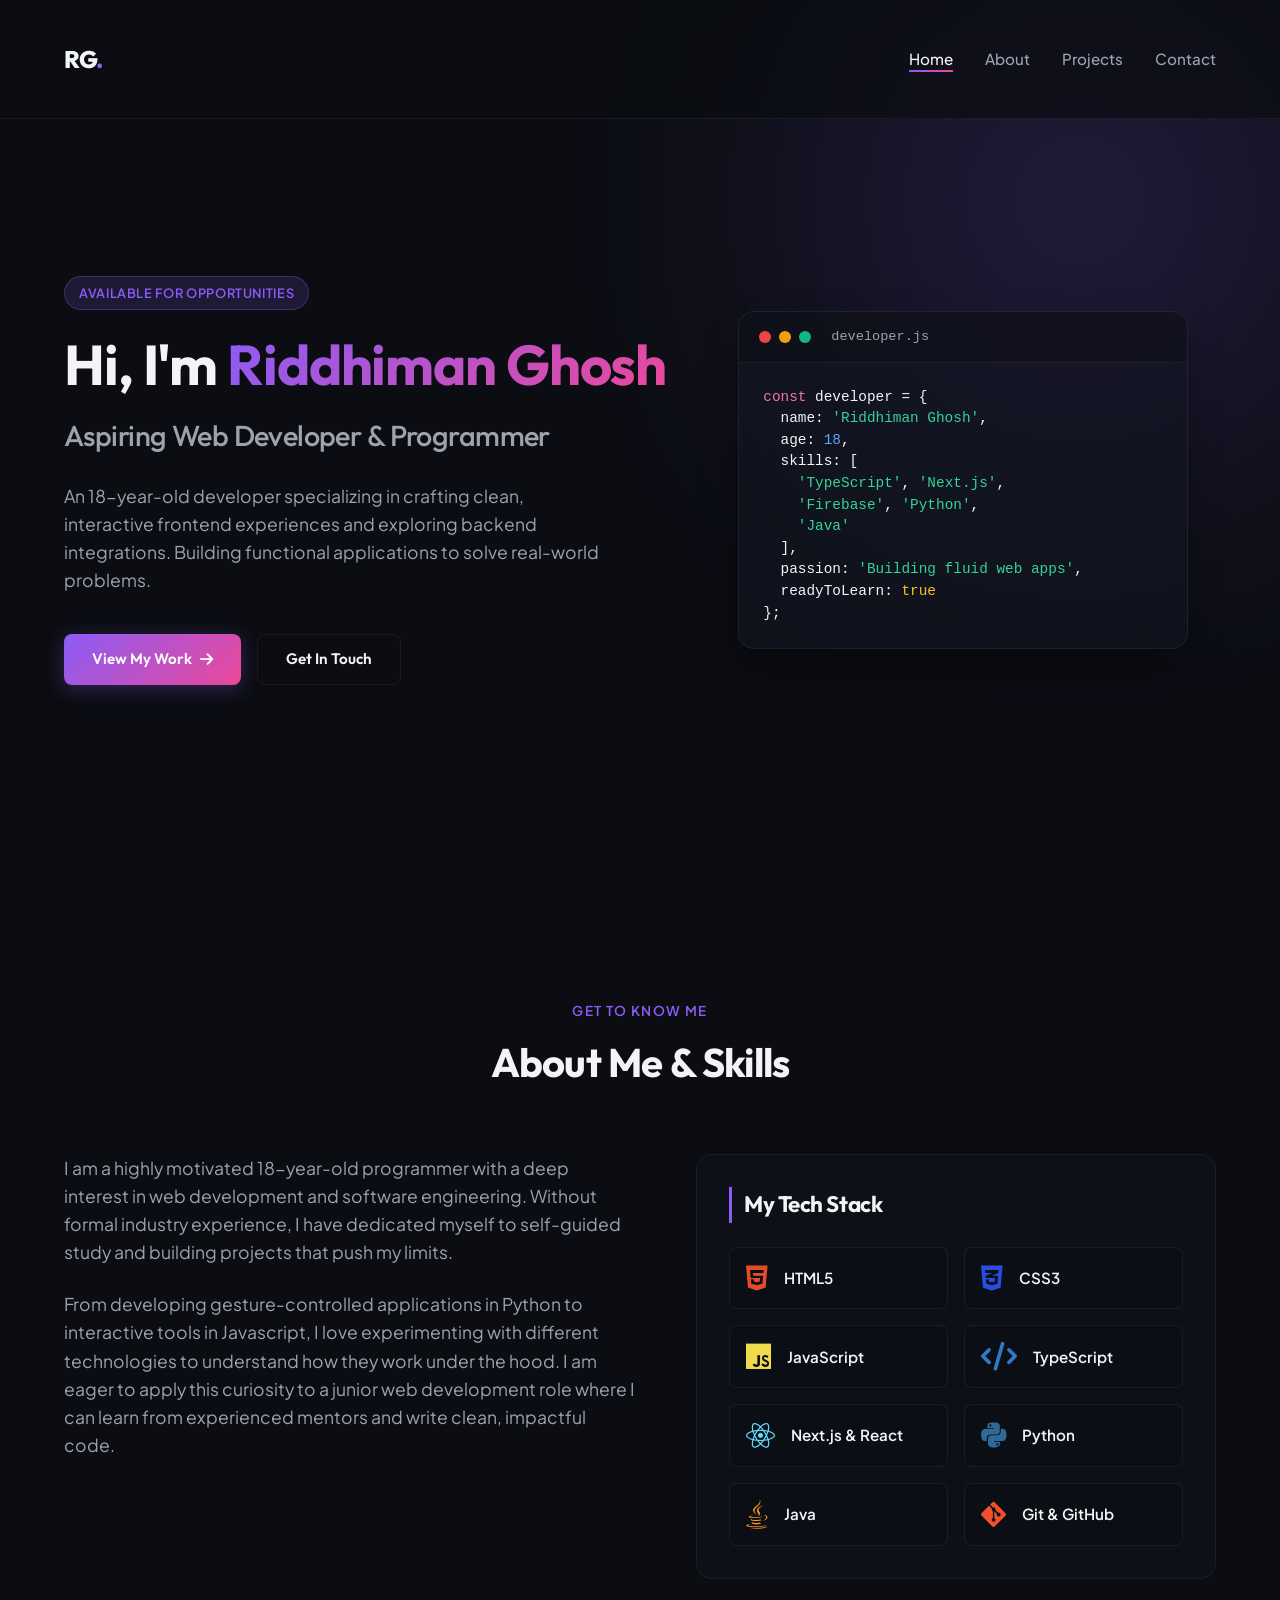
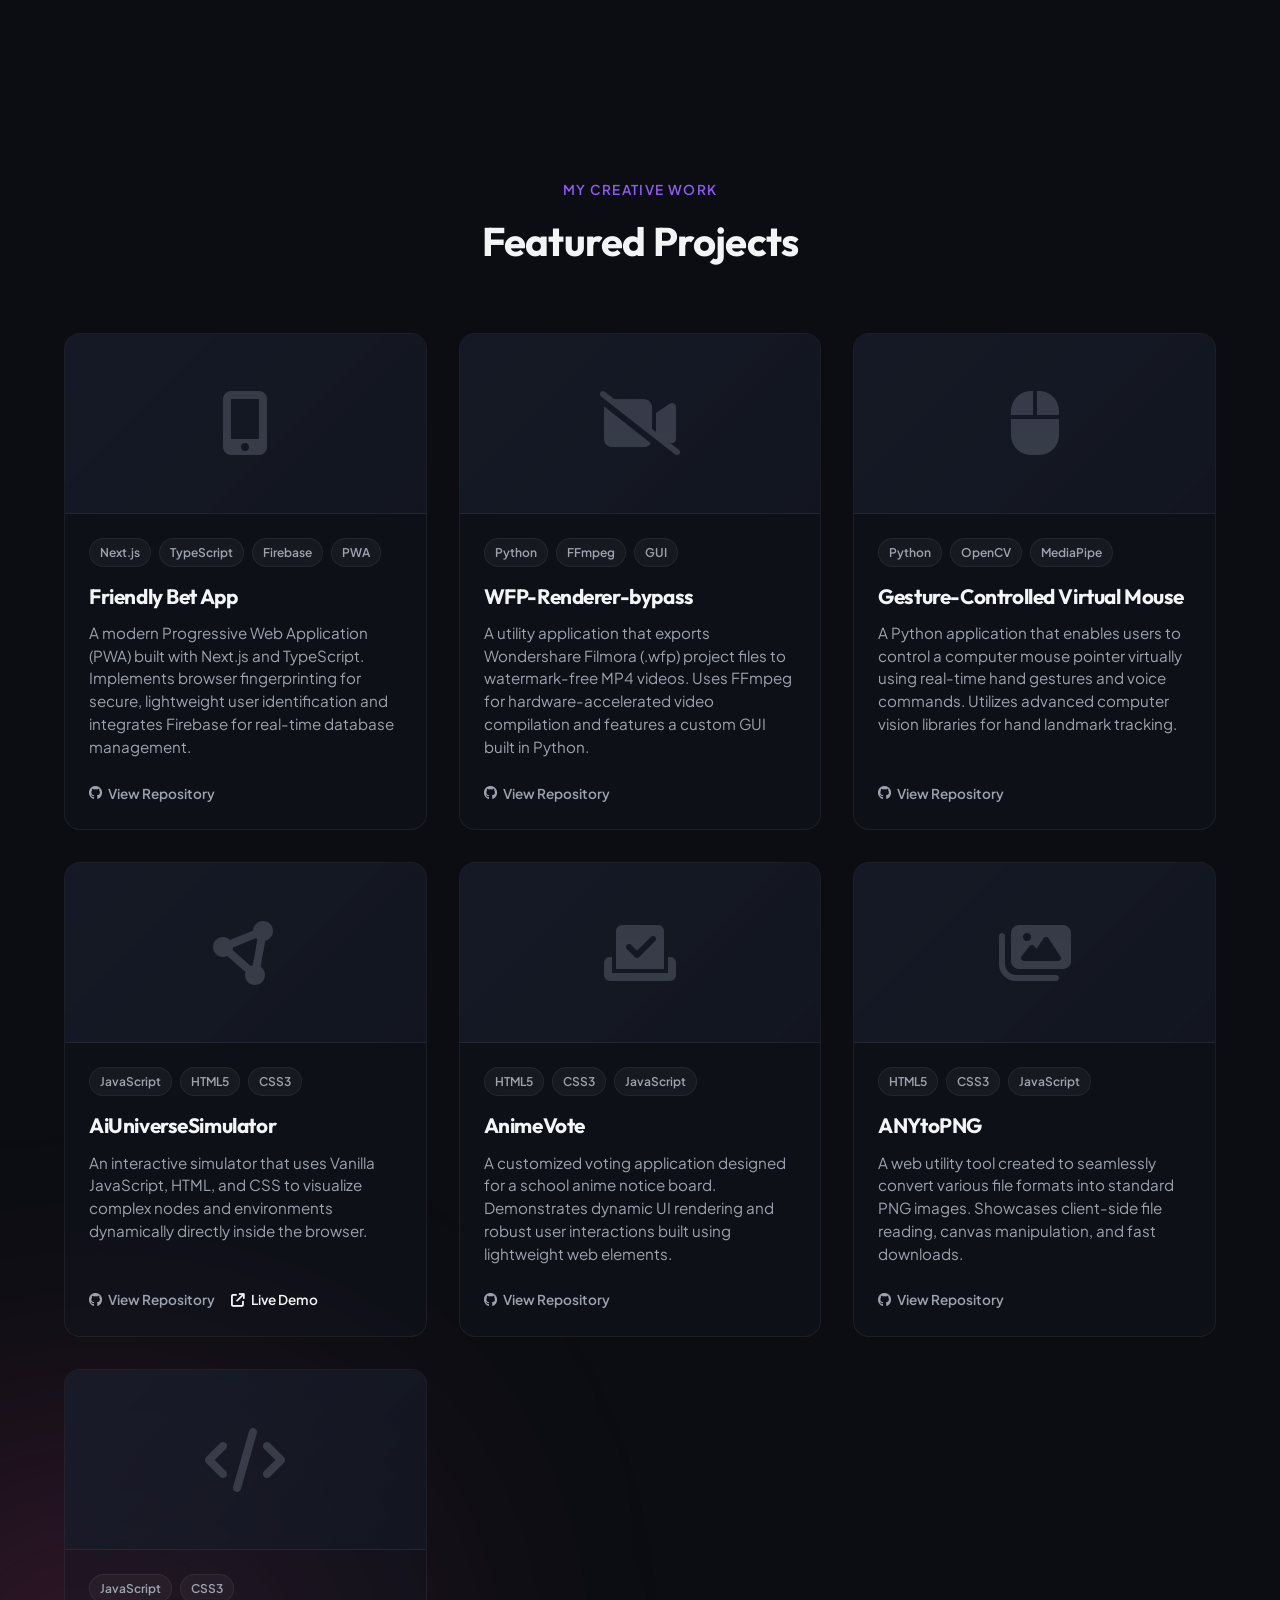
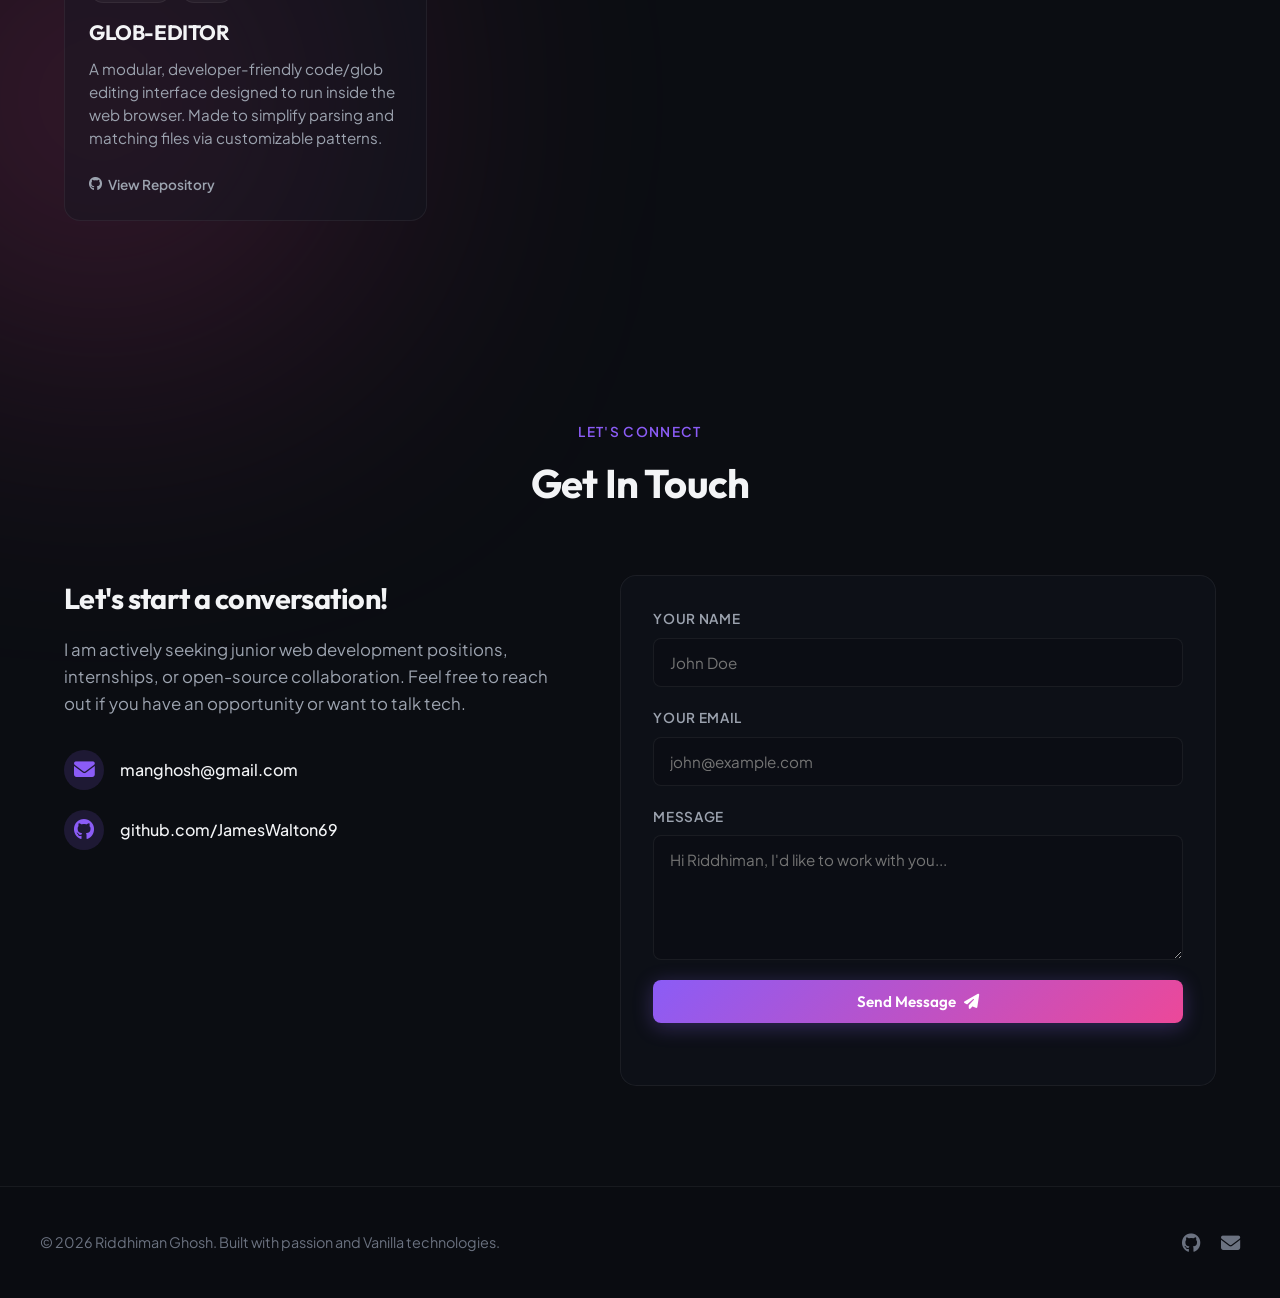
==== index.html @ d089ee53 "Update portfolio with friendly-bet-app and WFP-Renderer-bypass projects" ====
<!DOCTYPE html>
<html lang="en">
<head>
    <meta charset="UTF-8">
    <meta name="viewport" content="width=device-width, initial-scale=1.0">
    <title>Riddhiman Ghosh | Web Developer Portfolio</title>
    <meta name="description" content="Portfolio of Riddhiman Ghosh, an aspiring junior web developer showcasing projects in JavaScript, HTML/CSS, Python, and Java.">
    <!-- Google Fonts -->
    <link rel="preconnect" href="https://fonts.googleapis.com">
    <link rel="preconnect" href="https://fonts.gstatic.com" crossorigin>
    <link href="https://fonts.googleapis.com/css2?family=Outfit:wght@300;400;600;800&family=Plus+Jakarta+Sans:wght@300;400;500;700&display=swap" rel="stylesheet">
    <!-- FontAwesome Icons -->
    <link rel="stylesheet" href="https://cdnjs.cloudflare.com/ajax/libs/font-awesome/6.4.0/css/all.min.css">
    <!-- Custom CSS -->
    <link rel="stylesheet" href="style.css">
</head>
<body>
    <!-- Background glow elements -->
    <div class="bg-glow bg-glow-1"></div>
    <div class="bg-glow bg-glow-2"></div>

    <!-- Navigation -->
    <nav class="navbar" id="navbar">
        <div class="nav-container">
            <a href="#" class="logo">RG<span>.</span></a>
            <ul class="nav-links">
                <li><a href="#home" class="active">Home</a></li>
                <li><a href="#about">About</a></li>
                <li><a href="#projects">Projects</a></li>
                <li><a href="#contact">Contact</a></li>
            </ul>
            <div class="menu-toggle" id="mobile-menu">
                <span class="bar"></span>
                <span class="bar"></span>
                <span class="bar"></span>
            </div>
        </div>
    </nav>

    <!-- Hero Section -->
    <header id="home" class="hero-section">
        <div class="hero-content">
            <span class="intro-tag">Available for Opportunities</span>
            <h1 class="hero-title">Hi, I'm <span class="gradient-text">Riddhiman Ghosh</span></h1>
            <h2 class="hero-subtitle">Aspiring Web Developer & Programmer</h2>
            <p class="hero-desc">
                An 18-year-old developer specializing in crafting clean, interactive frontend experiences and exploring backend integrations. Building functional applications to solve real-world problems.
            </p>
            <div class="hero-cta">
                <a href="#projects" class="btn btn-primary">View My Work <i class="fa-solid fa-arrow-right"></i></a>
                <a href="#contact" class="btn btn-secondary">Get In Touch</a>
            </div>
        </div>
        <div class="hero-visual">
            <div class="code-card">
                <div class="card-header">
                    <span class="dot red"></span>
                    <span class="dot yellow"></span>
                    <span class="dot green"></span>
                    <span class="card-title">developer.js</span>
                </div>
                <div class="card-body">
                    <pre><code><span class="keyword">const</span> developer = {
  name: <span class="string">'Riddhiman Ghosh'</span>,
  age: <span class="number">18</span>,
  skills: [
    <span class="string">'TypeScript'</span>, <span class="string">'Next.js'</span>, 
    <span class="string">'Firebase'</span>, <span class="string">'Python'</span>, 
    <span class="string">'Java'</span>
  ],
  passion: <span class="string">'Building fluid web apps'</span>,
  readyToLearn: <span class="boolean">true</span>
};</code></pre>
                </div>
            </div>
        </div>
    </header>

    <!-- About & Skills Section -->
    <section id="about" class="about-section">
        <div class="section-header">
            <span class="section-subtitle">Get to Know Me</span>
            <h2 class="section-title">About Me & Skills</h2>
        </div>
        <div class="about-grid">
            <div class="about-text">
                <p>
                    I am a highly motivated 18-year-old programmer with a deep interest in web development and software engineering. Without formal industry experience, I have dedicated myself to self-guided study and building projects that push my limits.
                </p>
                <p>
                    From developing gesture-controlled applications in Python to interactive tools in Javascript, I love experimenting with different technologies to understand how they work under the hood. I am eager to apply this curiosity to a junior web development role where I can learn from experienced mentors and write clean, impactful code.
                </p>
            </div>
            <div class="skills-wrapper">
                <h3 class="skills-title">My Tech Stack</h3>
                <div class="skills-grid">
                    <div class="skill-card">
                        <i class="fa-brands fa-html5 skill-icon html"></i>
                        <span class="skill-name">HTML5</span>
                    </div>
                    <div class="skill-card">
                        <i class="fa-brands fa-css3-alt skill-icon css"></i>
                        <span class="skill-name">CSS3</span>
                    </div>
                    <div class="skill-card">
                        <i class="fa-brands fa-js skill-icon js"></i>
                        <span class="skill-name">JavaScript</span>
                    </div>
                    <div class="skill-card">
                        <i class="fa-solid fa-code skill-icon ts"></i>
                        <span class="skill-name">TypeScript</span>
                    </div>
                    <div class="skill-card">
                        <i class="fa-brands fa-react skill-icon react"></i>
                        <span class="skill-name">Next.js & React</span>
                    </div>
                    <div class="skill-card">
                        <i class="fa-brands fa-python skill-icon python"></i>
                        <span class="skill-name">Python</span>
                    </div>
                    <div class="skill-card">
                        <i class="fa-brands fa-java skill-icon java"></i>
                        <span class="skill-name">Java</span>
                    </div>
                    <div class="skill-card">
                        <i class="fa-brands fa-git-alt skill-icon git"></i>
                        <span class="skill-name">Git & GitHub</span>
                    </div>
                </div>
            </div>
        </div>
    </section>

    <!-- Projects Section -->
    <section id="projects" class="projects-section">
        <div class="section-header">
            <span class="section-subtitle">My Creative Work</span>
            <h2 class="section-title">Featured Projects</h2>
        </div>
        <div class="projects-grid">
            <!-- Project 1 -->
            <div class="project-card">
                <div class="project-visual">
                    <i class="fa-solid fa-mobile-screen-button project-placeholder-icon"></i>
                </div>
                <div class="project-info">
                    <div class="project-tags">
                        <span class="tag">Next.js</span>
                        <span class="tag">TypeScript</span>
                        <span class="tag">Firebase</span>
                        <span class="tag">PWA</span>
                    </div>
                    <h3 class="project-name">Friendly Bet App</h3>
                    <p class="project-desc">
                        A modern Progressive Web Application (PWA) built with Next.js and TypeScript. Implements browser fingerprinting for secure, lightweight user identification and integrates Firebase for real-time database management.
                    </p>
                    <div class="project-links">
                        <a href="https://github.com/JamesWalton69/friendly-bet-app" target="_blank" class="project-link-btn"><i class="fa-brands fa-github"></i> View Repository</a>
                    </div>
                </div>
            </div>

            <!-- Project 2 -->
            <div class="project-card">
                <div class="project-visual">
                    <i class="fa-solid fa-video-slash project-placeholder-icon"></i>
                </div>
                <div class="project-info">
                    <div class="project-tags">
                        <span class="tag">Python</span>
                        <span class="tag">FFmpeg</span>
                        <span class="tag">GUI</span>
                    </div>
                    <h3 class="project-name">WFP-Renderer-bypass</h3>
                    <p class="project-desc">
                        A utility application that exports Wondershare Filmora (.wfp) project files to watermark-free MP4 videos. Uses FFmpeg for hardware-accelerated video compilation and features a custom GUI built in Python.
                    </p>
                    <div class="project-links">
                        <a href="https://github.com/JamesWalton69/WFP-Renderer-bypass" target="_blank" class="project-link-btn"><i class="fa-brands fa-github"></i> View Repository</a>
                    </div>
                </div>
            </div>

            <!-- Project 3 -->
            <div class="project-card">
                <div class="project-visual">
                    <i class="fa-solid fa-computer-mouse project-placeholder-icon"></i>
                </div>
                <div class="project-info">
                    <div class="project-tags">
                        <span class="tag">Python</span>
                        <span class="tag">OpenCV</span>
                        <span class="tag">MediaPipe</span>
                    </div>
                    <h3 class="project-name">Gesture-Controlled Virtual Mouse</h3>
                    <p class="project-desc">
                        A Python application that enables users to control a computer mouse pointer virtually using real-time hand gestures and voice commands. Utilizes advanced computer vision libraries for hand landmark tracking.
                    </p>
                    <div class="project-links">
                        <a href="https://github.com/JamesWalton69/Gesture-Controlled-Virtual-Mouse" target="_blank" class="project-link-btn"><i class="fa-brands fa-github"></i> View Repository</a>
                    </div>
                </div>
            </div>

            <!-- Project 4 -->
            <div class="project-card">
                <div class="project-visual">
                    <i class="fa-solid fa-circle-nodes project-placeholder-icon"></i>
                </div>
                <div class="project-info">
                    <div class="project-tags">
                        <span class="tag">JavaScript</span>
                        <span class="tag">HTML5</span>
                        <span class="tag">CSS3</span>
                    </div>
                    <h3 class="project-name">AiUniverseSimulator</h3>
                    <p class="project-desc">
                        An interactive simulator that uses Vanilla JavaScript, HTML, and CSS to visualize complex nodes and environments dynamically directly inside the browser.
                    </p>
                    <div class="project-links">
                        <a href="https://github.com/JamesWalton69/AiUniverseSimulator" target="_blank" class="project-link-btn"><i class="fa-brands fa-github"></i> View Repository</a>
                        <a href="https://ai-universe-simulator.vercel.app" target="_blank" class="project-link-btn live"><i class="fa-solid fa-arrow-up-right-from-square"></i> Live Demo</a>
                    </div>
                </div>
            </div>

            <!-- Project 5 -->
            <div class="project-card">
                <div class="project-visual">
                    <i class="fa-solid fa-check-to-slot project-placeholder-icon"></i>
                </div>
                <div class="project-info">
                    <div class="project-tags">
                        <span class="tag">HTML5</span>
                        <span class="tag">CSS3</span>
                        <span class="tag">JavaScript</span>
                    </div>
                    <h3 class="project-name">AnimeVote</h3>
                    <p class="project-desc">
                        A customized voting application designed for a school anime notice board. Demonstrates dynamic UI rendering and robust user interactions built using lightweight web elements.
                    </p>
                    <div class="project-links">
                        <a href="https://github.com/JamesWalton69/animevote" target="_blank" class="project-link-btn"><i class="fa-brands fa-github"></i> View Repository</a>
                    </div>
                </div>
            </div>

            <!-- Project 6 -->
            <div class="project-card">
                <div class="project-visual">
                    <i class="fa-solid fa-images project-placeholder-icon"></i>
                </div>
                <div class="project-info">
                    <div class="project-tags">
                        <span class="tag">HTML5</span>
                        <span class="tag">CSS3</span>
                        <span class="tag">JavaScript</span>
                    </div>
                    <h3 class="project-name">ANYtoPNG</h3>
                    <p class="project-desc">
                        A web utility tool created to seamlessly convert various file formats into standard PNG images. Showcases client-side file reading, canvas manipulation, and fast downloads.
                    </p>
                    <div class="project-links">
                        <a href="https://github.com/JamesWalton69/ANYtoPNG" target="_blank" class="project-link-btn"><i class="fa-brands fa-github"></i> View Repository</a>
                    </div>
                </div>
            </div>

            <!-- Project 7 -->
            <div class="project-card">
                <div class="project-visual">
                    <i class="fa-solid fa-code project-placeholder-icon"></i>
                </div>
                <div class="project-info">
                    <div class="project-tags">
                        <span class="tag">JavaScript</span>
                        <span class="tag">CSS3</span>
                    </div>
                    <h3 class="project-name">GLOB-EDITOR</h3>
                    <p class="project-desc">
                        A modular, developer-friendly code/glob editing interface designed to run inside the web browser. Made to simplify parsing and matching files via customizable patterns.
                    </p>
                    <div class="project-links">
                        <a href="https://github.com/JamesWalton69/GLOB-EDITOR" target="_blank" class="project-link-btn"><i class="fa-brands fa-github"></i> View Repository</a>
                    </div>
                </div>
            </div>
        </div>
    </section>

    <!-- Contact Section -->
    <section id="contact" class="contact-section">
        <div class="section-header">
            <span class="section-subtitle">Let's Connect</span>
            <h2 class="section-title">Get In Touch</h2>
        </div>
        <div class="contact-container">
            <div class="contact-info">
                <h3>Let's start a conversation!</h3>
                <p>I am actively seeking junior web development positions, internships, or open-source collaboration. Feel free to reach out if you have an opportunity or want to talk tech.</p>
                <div class="info-list">
                    <div class="info-item">
                        <i class="fa-solid fa-envelope"></i>
                        <span>manghosh@gmail.com</span>
                    </div>
                    <div class="info-item">
                        <i class="fa-brands fa-github"></i>
                        <span>github.com/JamesWalton69</span>
                    </div>
                </div>
            </div>
            <div class="contact-form-wrapper">
                <form id="contact-form" class="contact-form">
                    <div class="form-group">
                        <label for="name">Your Name</label>
                        <input type="text" id="name" required placeholder="John Doe">
                    </div>
                    <div class="form-group">
                        <label for="email">Your Email</label>
                        <input type="email" id="email" required placeholder="john@example.com">
                    </div>
                    <div class="form-group">
                        <label for="message">Message</label>
                        <textarea id="message" rows="5" required placeholder="Hi Riddhiman, I'd like to work with you..."></textarea>
                    </div>
                    <button type="submit" class="btn btn-primary btn-block" id="submit-btn">Send Message <i class="fa-solid fa-paper-plane"></i></button>
                    <div id="form-status" class="form-status"></div>
                </form>
            </div>
        </div>
    </section>

    <!-- Footer -->
    <footer class="footer">
        <div class="footer-container">
            <p>&copy; 2026 Riddhiman Ghosh. Built with passion and Vanilla technologies.</p>
            <div class="footer-socials">
                <a href="https://github.com/JamesWalton69" target="_blank"><i class="fa-brands fa-github"></i></a>
                <a href="mailto:manghosh@gmail.com"><i class="fa-solid fa-envelope"></i></a>
            </div>
        </div>
    </footer>

    <!-- Custom Script -->
    <script src="script.js"></script>
</body>
</html>
---- style.css ----
/* ==========================================================================
   CSS Reset & Base variables
   ========================================================================== */
:root {
    --bg-primary: #0b0d12;
    --bg-secondary: #131722;
    --bg-tertiary: #1b2030;
    --text-primary: #f3f4f6;
    --text-secondary: #9ca3af;
    --text-muted: #6b7280;
    
    --accent-primary: #8b5cf6; /* Violet */
    --accent-secondary: #ec4899; /* Pink */
    --accent-glow: rgba(139, 92, 246, 0.15);
    --border-color: rgba(255, 255, 255, 0.06);
    
    --font-heading: 'Outfit', sans-serif;
    --font-body: 'Plus Jakarta Sans', sans-serif;
    
    --transition-smooth: all 0.3s cubic-bezier(0.4, 0, 0.2, 1);
    --border-radius-sm: 8px;
    --border-radius-md: 16px;
    --border-radius-lg: 24px;
}

* {
    margin: 0;
    padding: 0;
    box-sizing: border-box;
}

html {
    scroll-behavior: smooth;
}

body {
    background-color: var(--bg-primary);
    color: var(--text-primary);
    font-family: var(--font-body);
    line-height: 1.6;
    overflow-x: hidden;
    position: relative;
}

/* Background Glow Elements */
.bg-glow {
    position: absolute;
    width: 600px;
    height: 600px;
    border-radius: 50%;
    filter: blur(150px);
    z-index: -1;
    pointer-events: none;
    opacity: 0.5;
}

.bg-glow-1 {
    background: radial-gradient(circle, var(--accent-primary) 0%, transparent 70%);
    top: -100px;
    right: -100px;
}

.bg-glow-2 {
    background: radial-gradient(circle, var(--accent-secondary) 0%, transparent 70%);
    bottom: 20%;
    left: -200px;
}

/* Typography & Links */
h1, h2, h3, h4 {
    font-family: var(--font-heading);
    font-weight: 700;
    letter-spacing: -0.02em;
}

a {
    color: inherit;
    text-decoration: none;
    transition: var(--transition-smooth);
}

.gradient-text {
    background: linear-gradient(135deg, var(--accent-primary) 0%, var(--accent-secondary) 100%);
    -webkit-background-clip: text;
    -webkit-text-fill-color: transparent;
}

/* ==========================================================================
   Navigation Bar
   ========================================================================== */
.navbar {
    position: fixed;
    top: 0;
    left: 0;
    width: 100%;
    z-index: 1000;
    background: rgba(11, 13, 18, 0.7);
    backdrop-filter: blur(12px);
    -webkit-backdrop-filter: blur(12px);
    border-bottom: 1px solid var(--border-color);
    transition: var(--transition-smooth);
}

.nav-container {
    max-width: 1200px;
    margin: 0 auto;
    padding: 20px 24px;
    display: flex;
    justify-content: space-between;
    align-items: center;
}

.logo {
    font-family: var(--font-heading);
    font-size: 1.5rem;
    font-weight: 800;
    letter-spacing: -0.04em;
}

.logo span {
    color: var(--accent-primary);
}

.nav-links {
    display: flex;
    list-style: none;
    gap: 32px;
}

.nav-links a {
    font-size: 0.95rem;
    font-weight: 500;
    color: var(--text-secondary);
    position: relative;
    padding: 4px 0;
}

.nav-links a:hover,
.nav-links a.active {
    color: var(--text-primary);
}

.nav-links a::after {
    content: '';
    position: absolute;
    bottom: 0;
    left: 0;
    width: 0;
    height: 2px;
    background: linear-gradient(90deg, var(--accent-primary), var(--accent-secondary));
    transition: var(--transition-smooth);
}

.nav-links a:hover::after,
.nav-links a.active::after {
    width: 100%;
}

.menu-toggle {
    display: none;
    cursor: pointer;
}

.menu-toggle .bar {
    display: block;
    width: 25px;
    height: 3px;
    margin: 5px auto;
    background-color: var(--text-primary);
    transition: var(--transition-smooth);
}

/* ==========================================================================
   Buttons
   ========================================================================== */
.btn {
    display: inline-flex;
    align-items: center;
    gap: 8px;
    padding: 12px 28px;
    font-family: var(--font-heading);
    font-weight: 600;
    font-size: 0.95rem;
    border-radius: var(--border-radius-sm);
    cursor: pointer;
    transition: var(--transition-smooth);
}

.btn-primary {
    background: linear-gradient(135deg, var(--accent-primary) 0%, var(--accent-secondary) 100%);
    color: #ffffff;
    box-shadow: 0 4px 20px rgba(139, 92, 246, 0.3);
    border: none;
}

.btn-primary:hover {
    transform: translateY(-2px);
    box-shadow: 0 6px 24px rgba(139, 92, 246, 0.45);
}

.btn-secondary {
    background: transparent;
    color: var(--text-primary);
    border: 1.5px solid var(--border-color);
}

.btn-secondary:hover {
    background: rgba(255, 255, 255, 0.03);
    border-color: var(--text-secondary);
    transform: translateY(-2px);
}

.btn-block {
    display: flex;
    justify-content: center;
    width: 100%;
}

/* ==========================================================================
   Hero Section
   ========================================================================== */
.hero-section {
    min-height: 100vh;
    max-width: 1200px;
    margin: 0 auto;
    padding: 120px 24px 60px;
    display: grid;
    grid-template-columns: 1.2fr 1fr;
    gap: 40px;
    align-items: center;
}

.intro-tag {
    display: inline-block;
    padding: 6px 14px;
    font-size: 0.8rem;
    font-weight: 600;
    color: var(--accent-primary);
    background-color: var(--accent-glow);
    border: 1px solid rgba(139, 92, 246, 0.3);
    border-radius: 50px;
    margin-bottom: 24px;
    text-transform: uppercase;
    letter-spacing: 0.05em;
}

.hero-title {
    font-size: 3.5rem;
    line-height: 1.1;
    margin-bottom: 16px;
}

.hero-subtitle {
    font-size: 1.8rem;
    color: var(--text-secondary);
    font-weight: 500;
    margin-bottom: 24px;
}

.hero-desc {
    font-size: 1.1rem;
    color: var(--text-secondary);
    margin-bottom: 40px;
    max-width: 540px;
}

.hero-cta {
    display: flex;
    gap: 16px;
}

/* Code Visual Card */
.hero-visual {
    display: flex;
    justify-content: center;
}

.code-card {
    width: 100%;
    max-width: 450px;
    background: rgba(19, 23, 34, 0.6);
    border: 1px solid var(--border-color);
    border-radius: var(--border-radius-md);
    backdrop-filter: blur(20px);
    -webkit-backdrop-filter: blur(20px);
    box-shadow: 0 20px 40px rgba(0, 0, 0, 0.3);
    overflow: hidden;
}

.card-header {
    background: rgba(11, 13, 18, 0.4);
    padding: 14px 20px;
    display: flex;
    align-items: center;
    border-bottom: 1px solid var(--border-color);
}

.dot {
    width: 12px;
    height: 12px;
    border-radius: 50%;
    margin-right: 8px;
}

.dot.red { background-color: #ef4444; }
.dot.yellow { background-color: #f59e0b; }
.dot.green { background-color: #10b981; }

.card-title {
    margin-left: 12px;
    font-size: 0.85rem;
    color: var(--text-secondary);
    font-family: monospace;
}

.card-body {
    padding: 24px;
    font-family: 'Courier New', Courier, monospace;
    font-size: 0.9rem;
    line-height: 1.5;
}

.card-body pre {
    overflow-x: auto;
}

.keyword { color: #f472b6; }
.string { color: #34d399; }
.number { color: #60a5fa; }
.boolean { color: #fbbf24; }

/* ==========================================================================
   Section Headers
   ========================================================================== */
section {
    padding: 100px 24px;
    max-width: 1200px;
    margin: 0 auto;
}

.section-header {
    text-align: center;
    margin-bottom: 60px;
}

.section-subtitle {
    font-size: 0.85rem;
    font-weight: 600;
    color: var(--accent-primary);
    text-transform: uppercase;
    letter-spacing: 0.1em;
    display: block;
    margin-bottom: 8px;
}

.section-title {
    font-size: 2.5rem;
    position: relative;
    display: inline-block;
}

/* ==========================================================================
   About & Skills Section
   ========================================================================== */
.about-grid {
    display: grid;
    grid-template-columns: 1.1fr 1fr;
    gap: 60px;
    align-items: start;
}

.about-text p {
    font-size: 1.1rem;
    color: var(--text-secondary);
    margin-bottom: 24px;
}

.skills-wrapper {
    background: rgba(19, 23, 34, 0.4);
    border: 1px solid var(--border-color);
    border-radius: var(--border-radius-md);
    padding: 32px;
    backdrop-filter: blur(10px);
}

.skills-title {
    font-size: 1.4rem;
    margin-bottom: 24px;
    border-left: 3px solid var(--accent-primary);
    padding-left: 12px;
}

.skills-grid {
    display: grid;
    grid-template-columns: repeat(2, 1fr);
    gap: 16px;
}

.skill-card {
    display: flex;
    align-items: center;
    gap: 16px;
    padding: 16px;
    background: rgba(11, 13, 18, 0.4);
    border: 1px solid var(--border-color);
    border-radius: var(--border-radius-sm);
    transition: var(--transition-smooth);
}

.skill-card:hover {
    border-color: var(--accent-primary);
    transform: translateY(-2px);
    box-shadow: 0 4px 12px var(--accent-glow);
}

.skill-icon {
    font-size: 1.8rem;
}

.skill-icon.html { color: #e34c26; }
.skill-icon.css { color: #264de4; }
.skill-icon.js { color: #f0db4f; }
.skill-icon.ts { color: #3178c6; }
.skill-icon.react { color: #61dbfb; }
.skill-icon.python { color: #306998; }
.skill-icon.java { color: #f89820; }
.skill-icon.git { color: #f1502f; }


.skill-name {
    font-weight: 600;
    font-size: 0.95rem;
}

/* ==========================================================================
   Projects Section
   ========================================================================== */
.projects-grid {
    display: grid;
    grid-template-columns: repeat(auto-fit, minmax(320px, 1fr));
    gap: 32px;
}

.project-card {
    background: rgba(19, 23, 34, 0.4);
    border: 1px solid var(--border-color);
    border-radius: var(--border-radius-md);
    overflow: hidden;
    transition: var(--transition-smooth);
    display: flex;
    flex-direction: column;
}

.project-card:hover {
    transform: translateY(-8px);
    border-color: rgba(139, 92, 246, 0.3);
    box-shadow: 0 12px 30px rgba(0, 0, 0, 0.4), 0 0 20px var(--accent-glow);
}

.project-visual {
    height: 180px;
    background: linear-gradient(135deg, rgba(27, 32, 48, 0.6) 0%, rgba(19, 23, 34, 0.8) 100%);
    display: flex;
    justify-content: center;
    align-items: center;
    border-bottom: 1px solid var(--border-color);
    position: relative;
    overflow: hidden;
}

.project-placeholder-icon {
    font-size: 4rem;
    color: var(--text-muted);
    opacity: 0.4;
    transition: var(--transition-smooth);
}

.project-card:hover .project-placeholder-icon {
    transform: scale(1.1);
    color: var(--accent-primary);
    opacity: 0.8;
}

.project-info {
    padding: 24px;
    display: flex;
    flex-direction: column;
    flex-grow: 1;
}

.project-tags {
    display: flex;
    flex-wrap: wrap;
    gap: 8px;
    margin-bottom: 16px;
}

.tag {
    font-size: 0.75rem;
    font-weight: 600;
    color: var(--text-secondary);
    background: rgba(255, 255, 255, 0.04);
    border: 1px solid var(--border-color);
    padding: 4px 10px;
    border-radius: 50px;
}

.project-name {
    font-size: 1.3rem;
    margin-bottom: 12px;
    line-height: 1.3;
}

.project-desc {
    color: var(--text-secondary);
    font-size: 0.95rem;
    margin-bottom: 24px;
    line-height: 1.5;
    flex-grow: 1;
}

.project-links {
    display: flex;
    gap: 16px;
    margin-top: auto;
}

.project-link-btn {
    font-size: 0.85rem;
    font-weight: 600;
    display: inline-flex;
    align-items: center;
    gap: 6px;
    color: var(--text-secondary);
    border-bottom: 1px solid transparent;
}

.project-link-btn:hover {
    color: var(--accent-primary);
    border-color: var(--accent-primary);
}

.project-link-btn.live {
    color: var(--text-primary);
}

.project-link-btn.live:hover {
    color: var(--accent-secondary);
    border-color: var(--accent-secondary);
}

/* ==========================================================================
   Contact Section
   ========================================================================== */
.contact-container {
    display: grid;
    grid-template-columns: 1fr 1.2fr;
    gap: 60px;
    align-items: start;
}

.contact-info h3 {
    font-size: 1.8rem;
    margin-bottom: 16px;
}

.contact-info p {
    color: var(--text-secondary);
    margin-bottom: 32px;
    font-size: 1.05rem;
}

.info-list {
    display: flex;
    flex-direction: column;
    gap: 20px;
}

.info-item {
    display: flex;
    align-items: center;
    gap: 16px;
}

.info-item i {
    font-size: 1.3rem;
    color: var(--accent-primary);
    width: 40px;
    height: 40px;
    background: var(--accent-glow);
    border-radius: 50%;
    display: flex;
    justify-content: center;
    align-items: center;
}

.info-item span {
    font-weight: 500;
}

.contact-form-wrapper {
    background: rgba(19, 23, 34, 0.4);
    border: 1px solid var(--border-color);
    border-radius: var(--border-radius-md);
    padding: 32px;
    backdrop-filter: blur(10px);
}

.contact-form {
    display: flex;
    flex-direction: column;
    gap: 20px;
}

.form-group {
    display: flex;
    flex-direction: column;
    gap: 8px;
}

.form-group label {
    font-size: 0.85rem;
    font-weight: 600;
    color: var(--text-secondary);
    text-transform: uppercase;
    letter-spacing: 0.05em;
}

.form-group input,
.form-group textarea {
    background: rgba(11, 13, 18, 0.5);
    border: 1px solid var(--border-color);
    color: var(--text-primary);
    padding: 14px 16px;
    border-radius: var(--border-radius-sm);
    font-family: inherit;
    font-size: 0.95rem;
    transition: var(--transition-smooth);
}

.form-group input:focus,
.form-group textarea:focus {
    outline: none;
    border-color: var(--accent-primary);
    box-shadow: 0 0 0 3px var(--accent-glow);
}

.form-status {
    font-size: 0.9rem;
    margin-top: 10px;
    text-align: center;
    font-weight: 500;
}

.form-status.success {
    color: #10b981;
}

.form-status.error {
    color: #ef4444;
}

/* ==========================================================================
   Footer
   ========================================================================== */
.footer {
    border-top: 1px solid var(--border-color);
    padding: 40px 24px;
    background: rgba(11, 13, 18, 0.6);
}

.footer-container {
    max-width: 1200px;
    margin: 0 auto;
    display: flex;
    justify-content: space-between;
    align-items: center;
    gap: 20px;
}

.footer p {
    color: var(--text-muted);
    font-size: 0.9rem;
}

.footer-socials {
    display: flex;
    gap: 20px;
}

.footer-socials a {
    font-size: 1.2rem;
    color: var(--text-muted);
}

.footer-socials a:hover {
    color: var(--text-primary);
}

/* ==========================================================================
   Responsive Media Queries
   ========================================================================== */
@media (max-width: 968px) {
    .hero-section {
        grid-template-columns: 1fr;
        text-align: center;
        padding-top: 140px;
        min-height: auto;
    }
    
    .hero-desc {
        margin-left: auto;
        margin-right: auto;
    }
    
    .hero-cta {
        justify-content: center;
    }
    
    .hero-visual {
        order: -1;
        margin-bottom: 20px;
    }
    
    .about-grid {
        grid-template-columns: 1fr;
        gap: 40px;
    }
    
    .contact-container {
        grid-template-columns: 1fr;
        gap: 40px;
    }
}

@media (max-width: 768px) {
    .hero-title {
        font-size: 2.8rem;
    }
    
    .hero-subtitle {
        font-size: 1.4rem;
    }
    
    .section-title {
        font-size: 2rem;
    }
    
    .nav-links {
        display: none; /* We will use JS for mobile menu toggle */
        flex-direction: column;
        position: absolute;
        top: 100%;
        left: 0;
        width: 100%;
        background: var(--bg-primary);
        border-bottom: 1px solid var(--border-color);
        padding: 24px;
        gap: 20px;
    }
    
    .nav-links.active {
        display: flex;
    }
    
    .menu-toggle {
        display: block;
    }
    
    /* Menu active state transforms */
    .menu-toggle.active .bar:nth-child(2) {
        opacity: 0;
    }
    
    .menu-toggle.active .bar:nth-child(1) {
        transform: translateY(8px) rotate(45deg);
    }
    
    .menu-toggle.active .bar:nth-child(3) {
        transform: translateY(-8px) rotate(-45deg);
    }
    
    .skills-grid {
        grid-template-columns: 1fr;
    }
    
    .footer-container {
        flex-direction: column;
        text-align: center;
    }
}
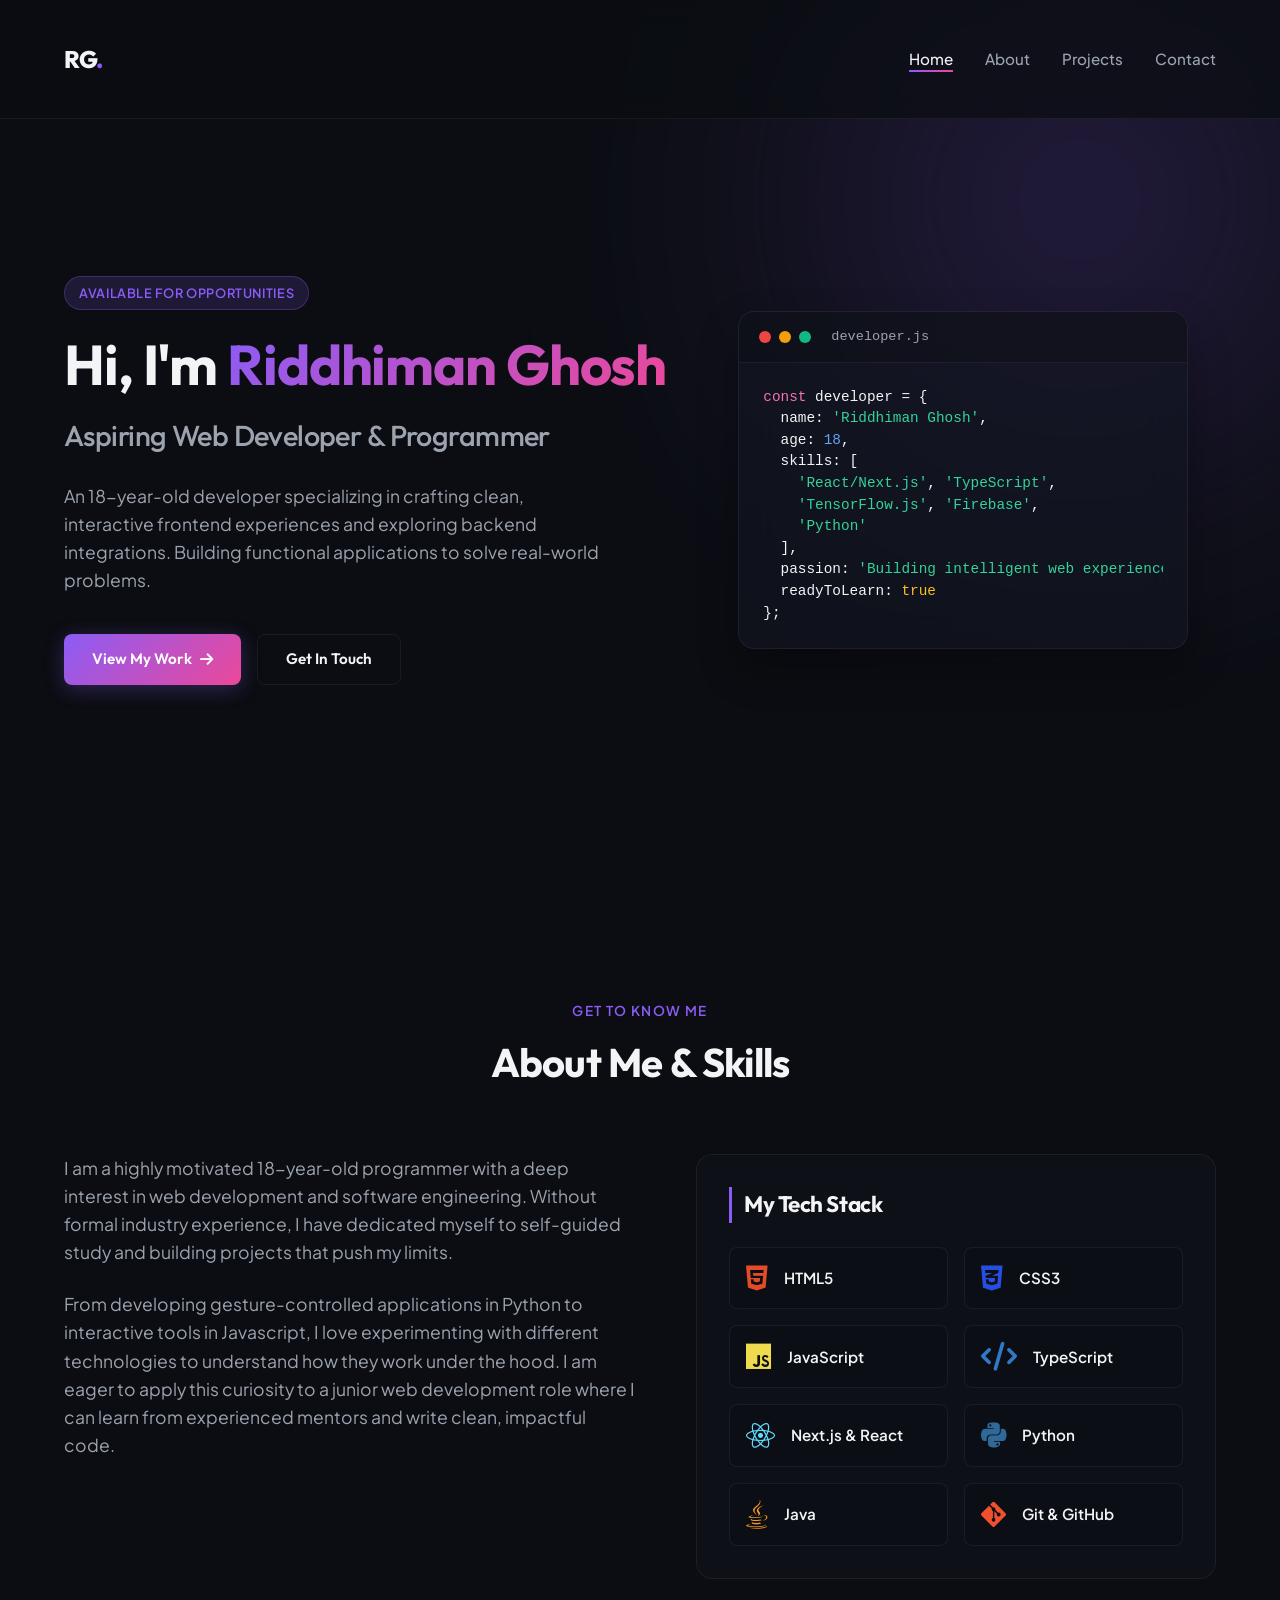
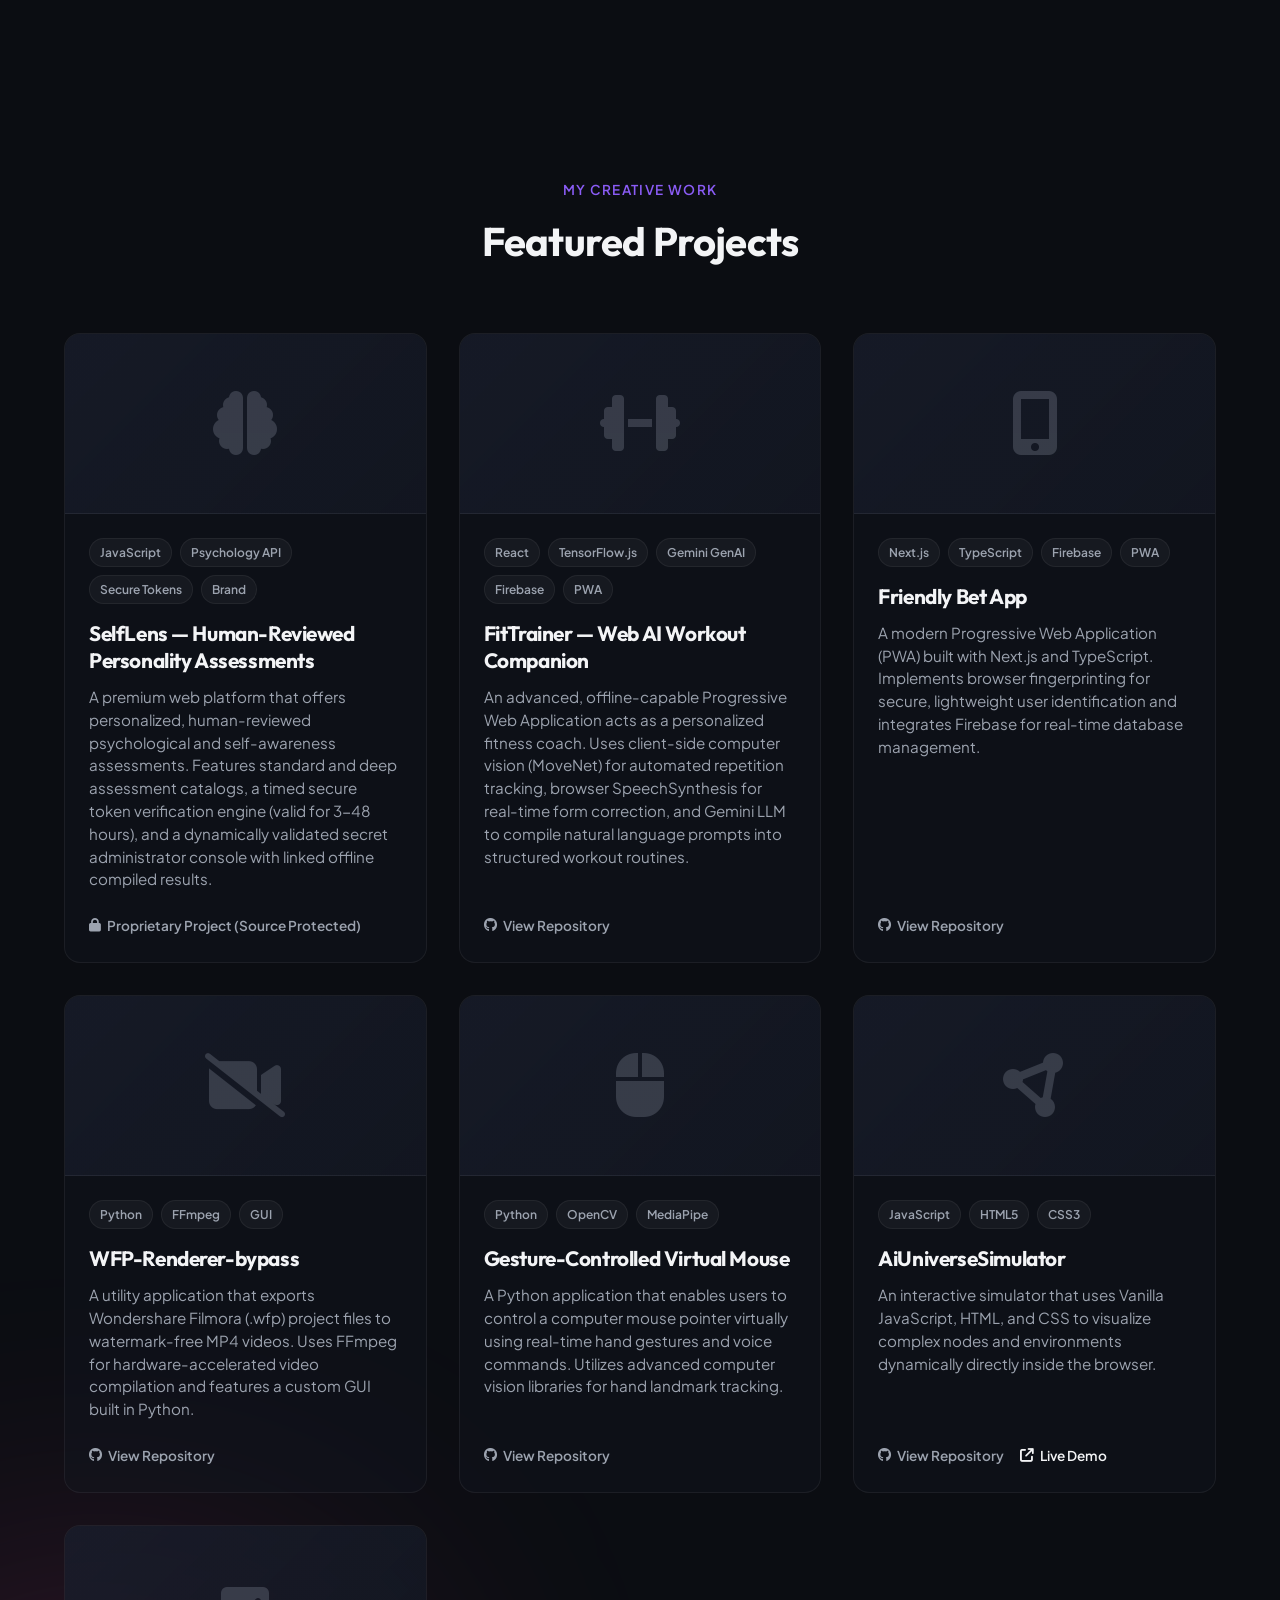
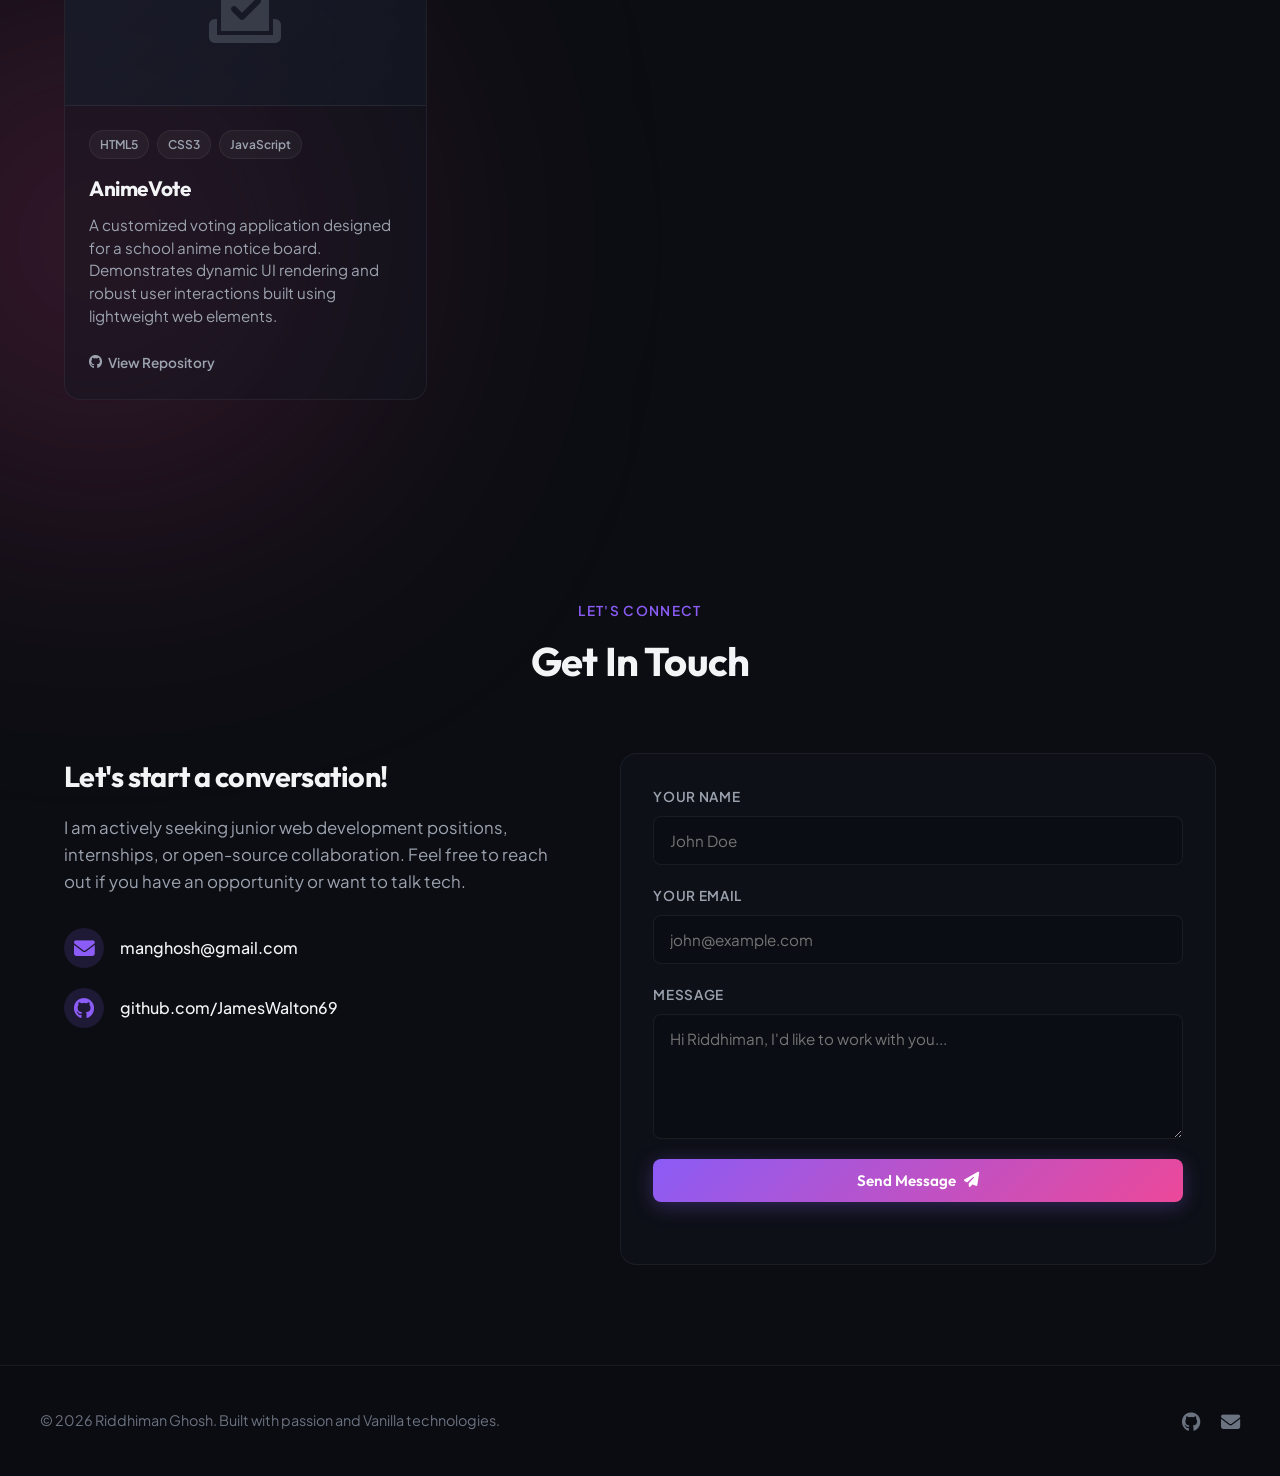
==== commit c0097dd2: "Add SelfLens and FitTrainer to featured projects list" ====
--- a/index.html
+++ b/index.html
@@ -64,11 +64,11 @@
   name: <span class="string">'Riddhiman Ghosh'</span>,
   age: <span class="number">18</span>,
   skills: [
-    <span class="string">'TypeScript'</span>, <span class="string">'Next.js'</span>, 
-    <span class="string">'Firebase'</span>, <span class="string">'Python'</span>, 
-    <span class="string">'Java'</span>
+    <span class="string">'React/Next.js'</span>, <span class="string">'TypeScript'</span>, 
+    <span class="string">'TensorFlow.js'</span>, <span class="string">'Firebase'</span>, 
+    <span class="string">'Python'</span>
   ],
-  passion: <span class="string">'Building fluid web apps'</span>,
+  passion: <span class="string">'Building intelligent web experiences'</span>,
   readyToLearn: <span class="boolean">true</span>
 };</code></pre>
                 </div>
@@ -138,7 +138,52 @@
             <h2 class="section-title">Featured Projects</h2>
         </div>
         <div class="projects-grid">
-            <!-- Project 1 -->
+            <!-- Project 1: SelfLens -->
+            <div class="project-card">
+                <div class="project-visual">
+                    <i class="fa-solid fa-brain project-placeholder-icon"></i>
+                </div>
+                <div class="project-info">
+                    <div class="project-tags">
+                        <span class="tag">JavaScript</span>
+                        <span class="tag">Psychology API</span>
+                        <span class="tag">Secure Tokens</span>
+                        <span class="tag">Brand</span>
+                    </div>
+                    <h3 class="project-name">SelfLens — Human-Reviewed Personality Assessments</h3>
+                    <p class="project-desc">
+                        A premium web platform that offers personalized, human-reviewed psychological and self-awareness assessments. Features standard and deep assessment catalogs, a timed secure token verification engine (valid for 3-48 hours), and a dynamically validated secret administrator console with linked offline compiled results.
+                    </p>
+                    <div class="project-links">
+                        <span class="project-link-btn"><i class="fa-solid fa-lock"></i> Proprietary Project (Source Protected)</span>
+                    </div>
+                </div>
+            </div>
+
+            <!-- Project 2: FitTrainer -->
+            <div class="project-card">
+                <div class="project-visual">
+                    <i class="fa-solid fa-dumbbell project-placeholder-icon"></i>
+                </div>
+                <div class="project-info">
+                    <div class="project-tags">
+                        <span class="tag">React</span>
+                        <span class="tag">TensorFlow.js</span>
+                        <span class="tag">Gemini GenAI</span>
+                        <span class="tag">Firebase</span>
+                        <span class="tag">PWA</span>
+                    </div>
+                    <h3 class="project-name">FitTrainer — Web AI Workout Companion</h3>
+                    <p class="project-desc">
+                        An advanced, offline-capable Progressive Web Application acts as a personalized fitness coach. Uses client-side computer vision (MoveNet) for automated repetition tracking, browser SpeechSynthesis for real-time form correction, and Gemini LLM to compile natural language prompts into structured workout routines.
+                    </p>
+                    <div class="project-links">
+                        <a href="https://github.com/JamesWalton69/WEb1-trainer" target="_blank" class="project-link-btn"><i class="fa-brands fa-github"></i> View Repository</a>
+                    </div>
+                </div>
+            </div>
+
+            <!-- Project 3: Friendly Bet App -->
             <div class="project-card">
                 <div class="project-visual">
                     <i class="fa-solid fa-mobile-screen-button project-placeholder-icon"></i>
@@ -160,7 +205,7 @@
                 </div>
             </div>
 
-            <!-- Project 2 -->
+            <!-- Project 4: WFP-Renderer-bypass -->
             <div class="project-card">
                 <div class="project-visual">
                     <i class="fa-solid fa-video-slash project-placeholder-icon"></i>
@@ -181,7 +226,7 @@
                 </div>
             </div>
 
-            <!-- Project 3 -->
+            <!-- Project 5: Gesture-Controlled Virtual Mouse -->
             <div class="project-card">
                 <div class="project-visual">
                     <i class="fa-solid fa-computer-mouse project-placeholder-icon"></i>
@@ -202,7 +247,7 @@
                 </div>
             </div>
 
-            <!-- Project 4 -->
+            <!-- Project 6: AiUniverseSimulator -->
             <div class="project-card">
                 <div class="project-visual">
                     <i class="fa-solid fa-circle-nodes project-placeholder-icon"></i>
@@ -224,7 +269,7 @@
                 </div>
             </div>
 
-            <!-- Project 5 -->
+            <!-- Project 7: AnimeVote -->
             <div class="project-card">
                 <div class="project-visual">
                     <i class="fa-solid fa-check-to-slot project-placeholder-icon"></i>
@@ -241,47 +286,6 @@
                     </p>
                     <div class="project-links">
                         <a href="https://github.com/JamesWalton69/animevote" target="_blank" class="project-link-btn"><i class="fa-brands fa-github"></i> View Repository</a>
-                    </div>
-                </div>
-            </div>
-
-            <!-- Project 6 -->
-            <div class="project-card">
-                <div class="project-visual">
-                    <i class="fa-solid fa-images project-placeholder-icon"></i>
-                </div>
-                <div class="project-info">
-                    <div class="project-tags">
-                        <span class="tag">HTML5</span>
-                        <span class="tag">CSS3</span>
-                        <span class="tag">JavaScript</span>
-                    </div>
-                    <h3 class="project-name">ANYtoPNG</h3>
-                    <p class="project-desc">
-                        A web utility tool created to seamlessly convert various file formats into standard PNG images. Showcases client-side file reading, canvas manipulation, and fast downloads.
-                    </p>
-                    <div class="project-links">
-                        <a href="https://github.com/JamesWalton69/ANYtoPNG" target="_blank" class="project-link-btn"><i class="fa-brands fa-github"></i> View Repository</a>
-                    </div>
-                </div>
-            </div>
-
-            <!-- Project 7 -->
-            <div class="project-card">
-                <div class="project-visual">
-                    <i class="fa-solid fa-code project-placeholder-icon"></i>
-                </div>
-                <div class="project-info">
-                    <div class="project-tags">
-                        <span class="tag">JavaScript</span>
-                        <span class="tag">CSS3</span>
-                    </div>
-                    <h3 class="project-name">GLOB-EDITOR</h3>
-                    <p class="project-desc">
-                        A modular, developer-friendly code/glob editing interface designed to run inside the web browser. Made to simplify parsing and matching files via customizable patterns.
-                    </p>
-                    <div class="project-links">
-                        <a href="https://github.com/JamesWalton69/GLOB-EDITOR" target="_blank" class="project-link-btn"><i class="fa-brands fa-github"></i> View Repository</a>
                     </div>
                 </div>
             </div>
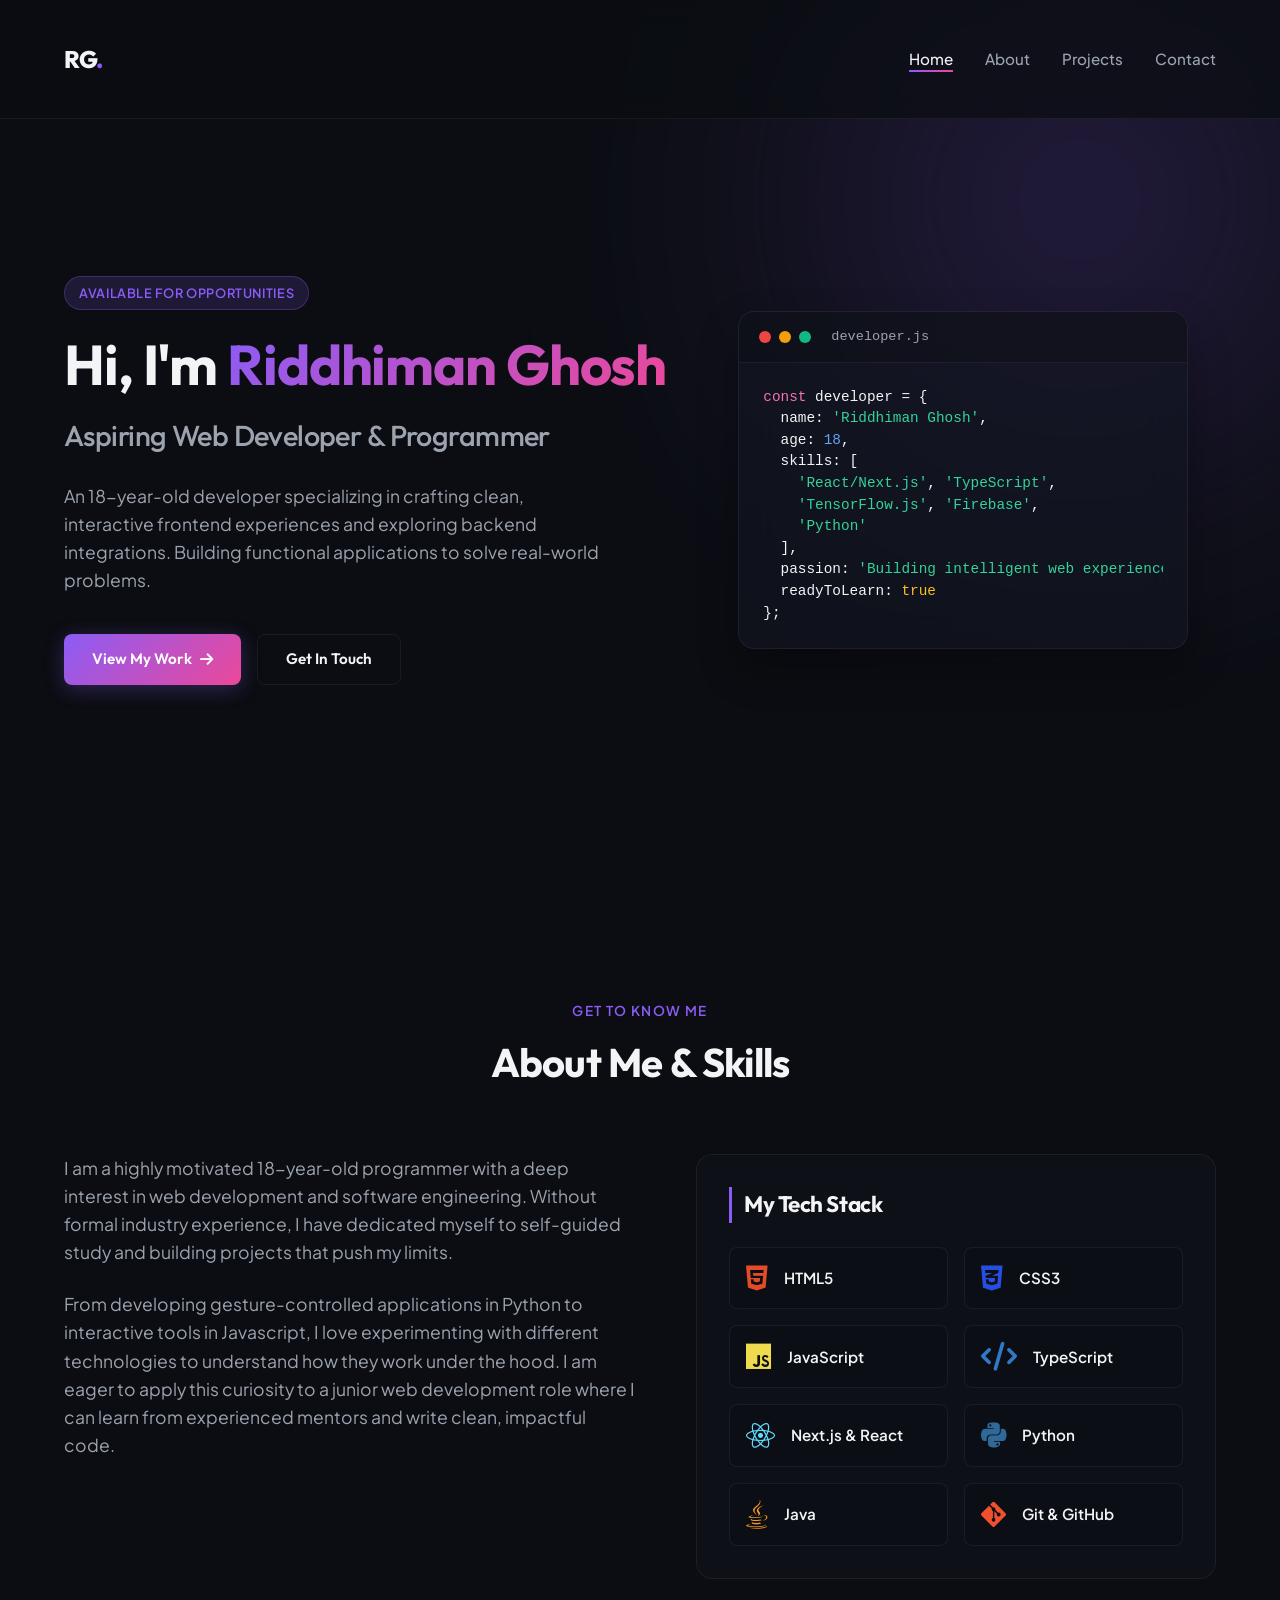
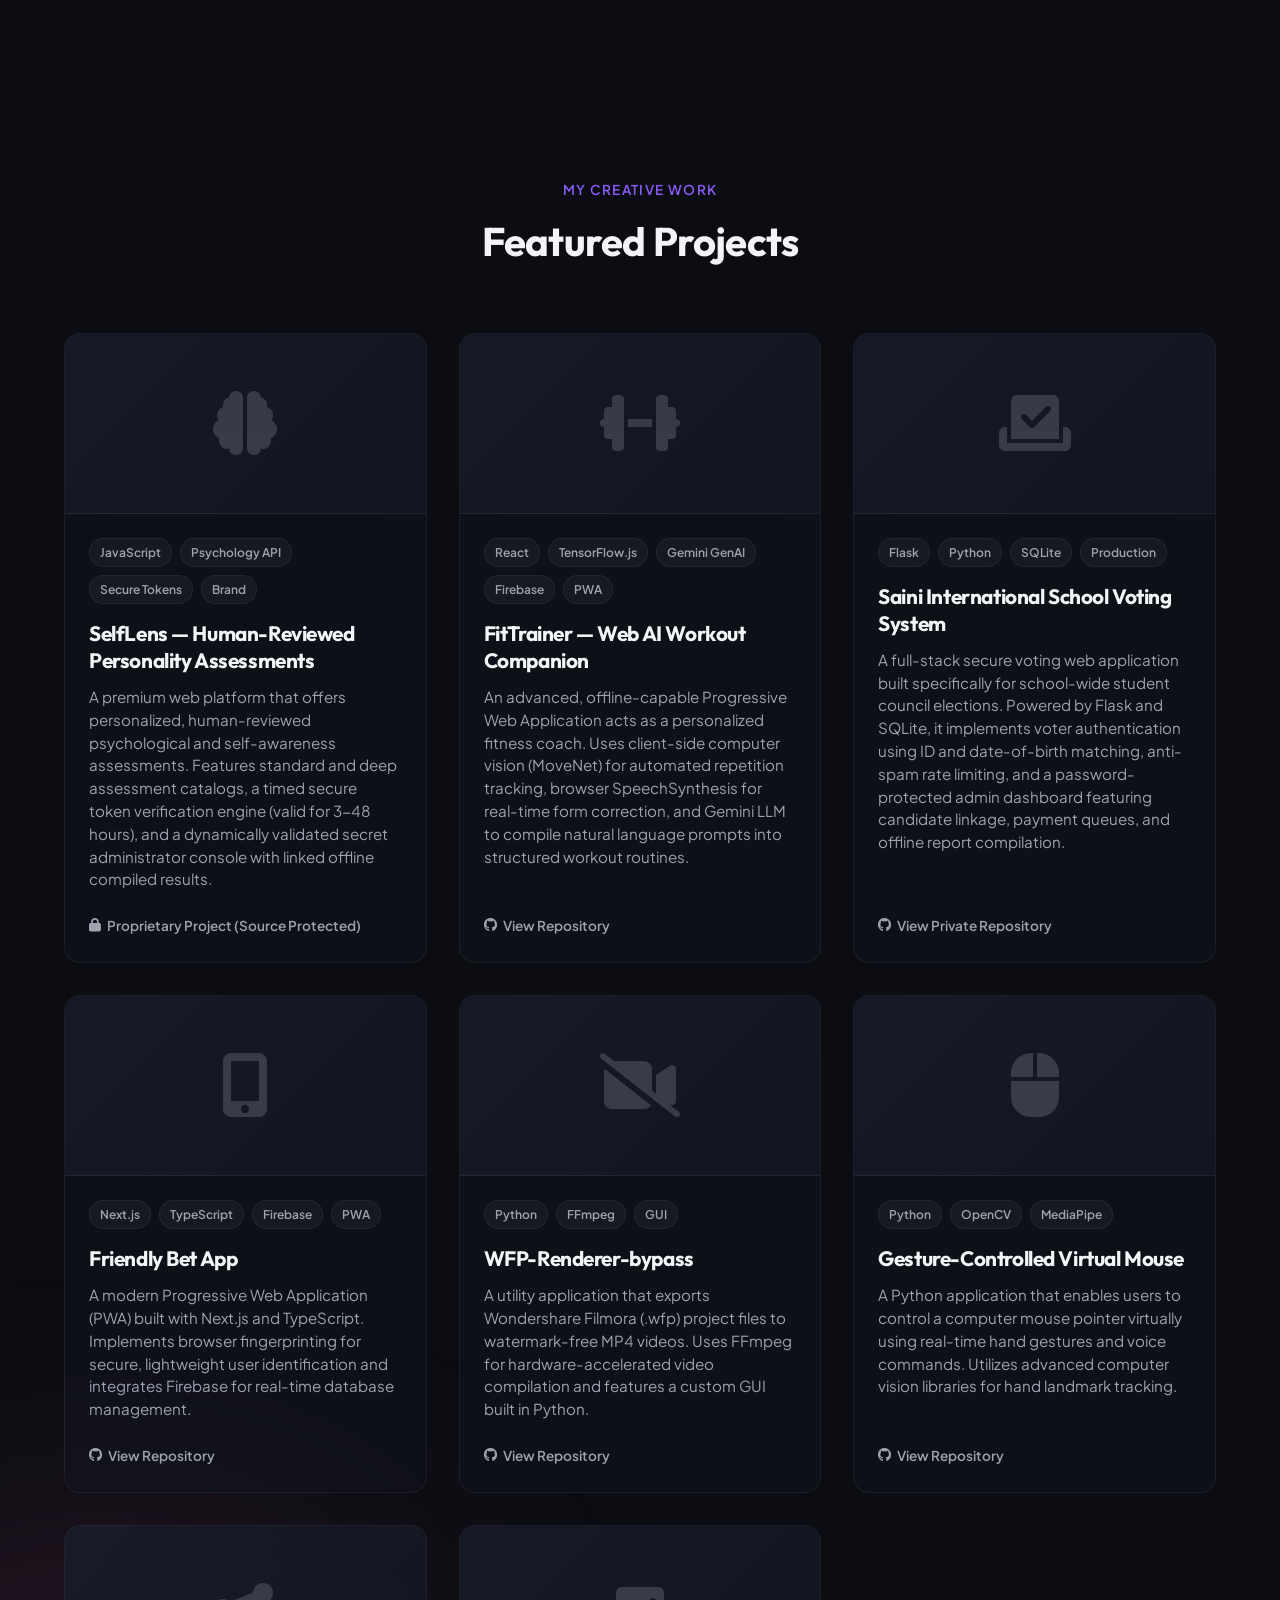
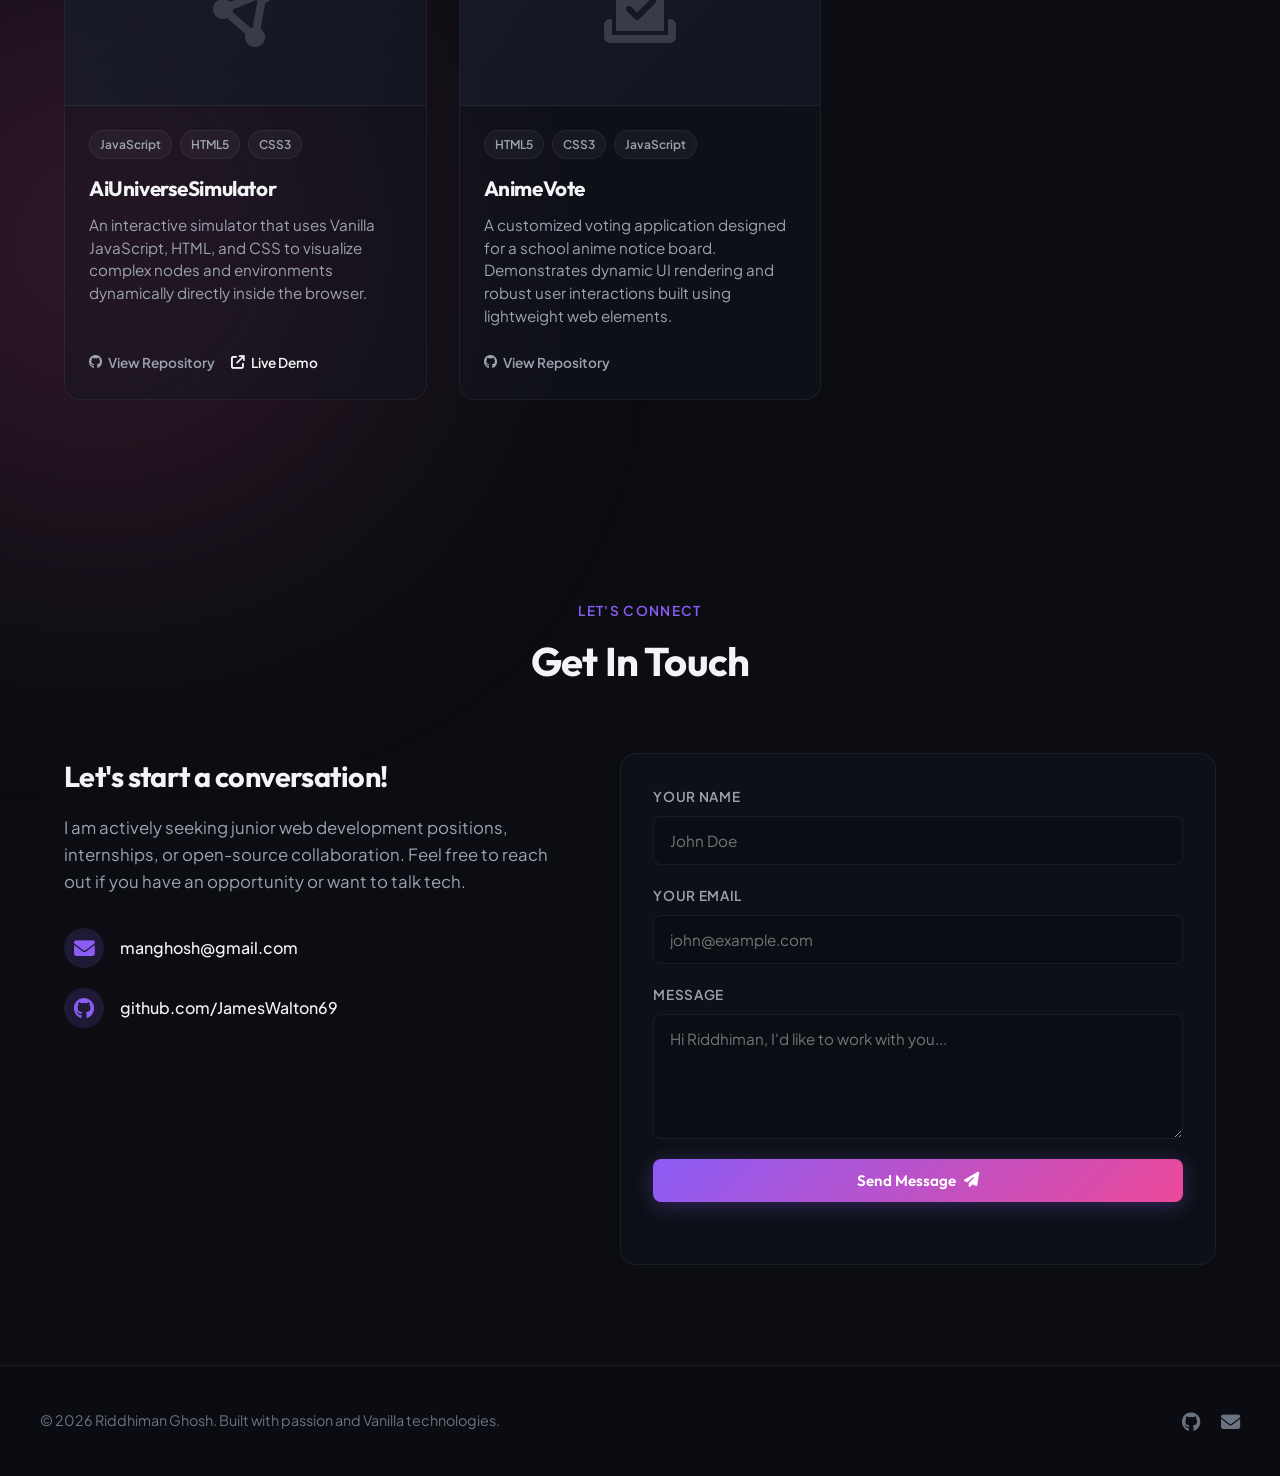
==== commit 969c9008: "Add Saini International School Voting System to portfolio" ====
--- a/index.html
+++ b/index.html
@@ -182,8 +182,29 @@
                     </div>
                 </div>
             </div>
-
-            <!-- Project 3: Friendly Bet App -->
+            <!-- Project 3: Saini International School Voting System -->
+            <div class="project-card">
+                <div class="project-visual">
+                    <i class="fa-solid fa-check-to-slot project-placeholder-icon"></i>
+                </div>
+                <div class="project-info">
+                    <div class="project-tags">
+                        <span class="tag">Flask</span>
+                        <span class="tag">Python</span>
+                        <span class="tag">SQLite</span>
+                        <span class="tag">Production</span>
+                    </div>
+                    <h3 class="project-name">Saini International School Voting System</h3>
+                    <p class="project-desc">
+                        A full-stack secure voting web application built specifically for school-wide student council elections. Powered by Flask and SQLite, it implements voter authentication using ID and date-of-birth matching, anti-spam rate limiting, and a password-protected admin dashboard featuring candidate linkage, payment queues, and offline report compilation.
+                    </p>
+                    <div class="project-links">
+                        <a href="https://github.com/JamesWalton69/school_votingMAIN" target="_blank" class="project-link-btn"><i class="fa-brands fa-github"></i> View Private Repository</a>
+                    </div>
+                </div>
+            </div>
+
+            <!-- Project 4: Friendly Bet App -->
             <div class="project-card">
                 <div class="project-visual">
                     <i class="fa-solid fa-mobile-screen-button project-placeholder-icon"></i>
@@ -205,7 +226,7 @@
                 </div>
             </div>
 
-            <!-- Project 4: WFP-Renderer-bypass -->
+            <!-- Project 5: WFP-Renderer-bypass -->
             <div class="project-card">
                 <div class="project-visual">
                     <i class="fa-solid fa-video-slash project-placeholder-icon"></i>
@@ -226,7 +247,7 @@
                 </div>
             </div>
 
-            <!-- Project 5: Gesture-Controlled Virtual Mouse -->
+            <!-- Project 6: Gesture-Controlled Virtual Mouse -->
             <div class="project-card">
                 <div class="project-visual">
                     <i class="fa-solid fa-computer-mouse project-placeholder-icon"></i>
@@ -247,7 +268,7 @@
                 </div>
             </div>
 
-            <!-- Project 6: AiUniverseSimulator -->
+            <!-- Project 7: AiUniverseSimulator -->
             <div class="project-card">
                 <div class="project-visual">
                     <i class="fa-solid fa-circle-nodes project-placeholder-icon"></i>
@@ -269,7 +290,7 @@
                 </div>
             </div>
 
-            <!-- Project 7: AnimeVote -->
+            <!-- Project 8: AnimeVote -->
             <div class="project-card">
                 <div class="project-visual">
                     <i class="fa-solid fa-check-to-slot project-placeholder-icon"></i>
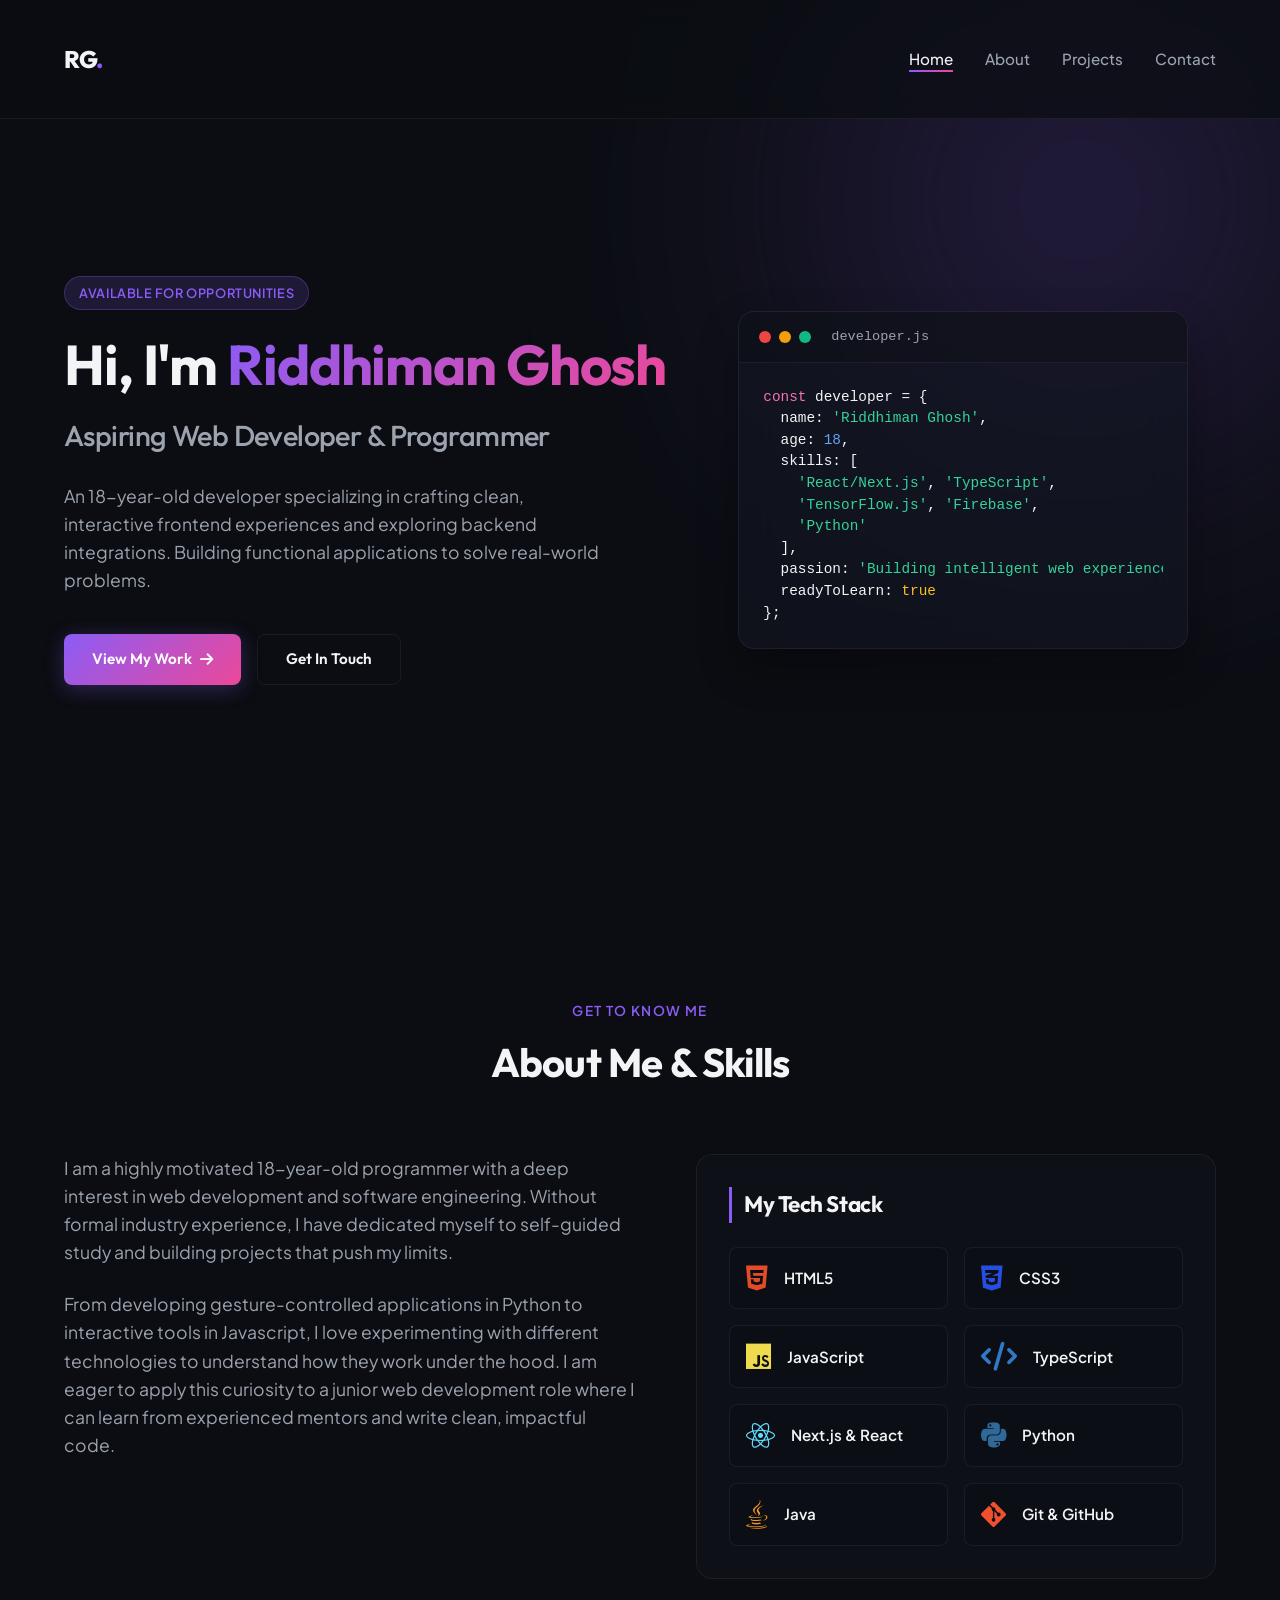
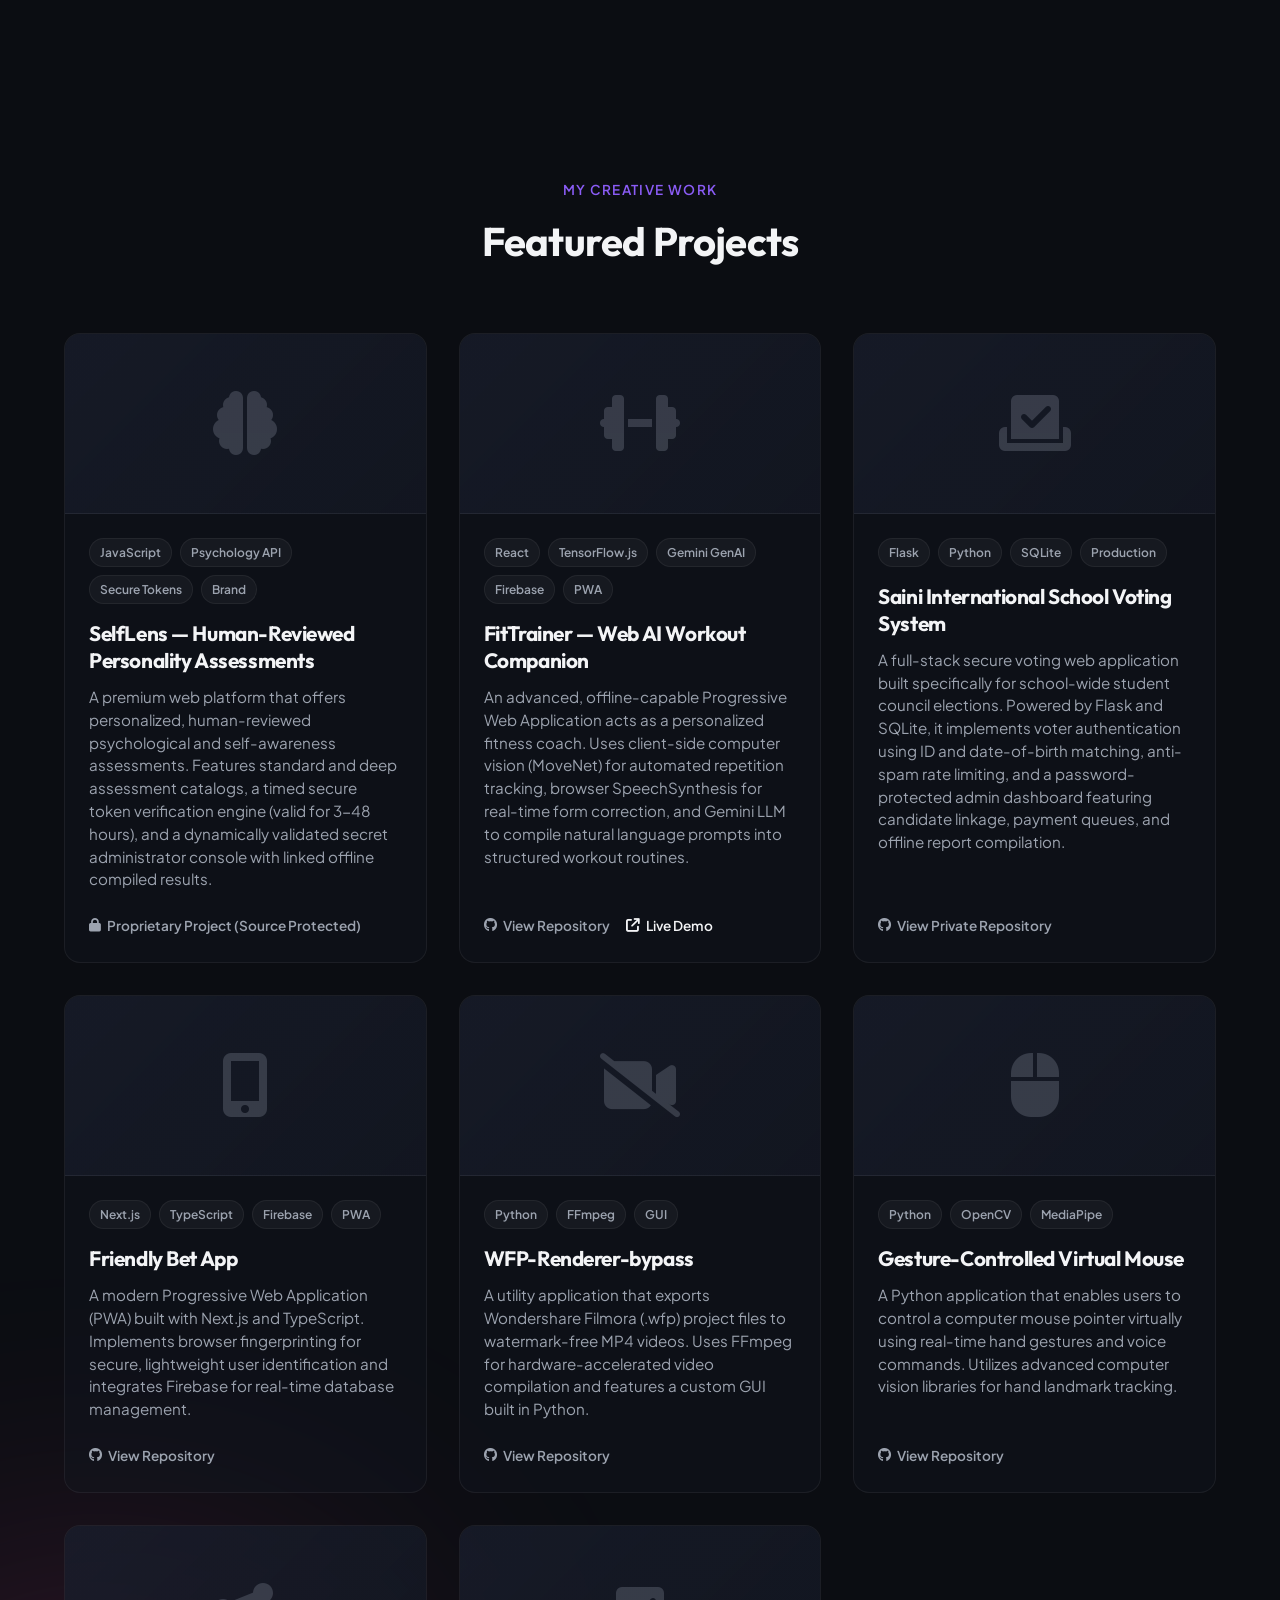
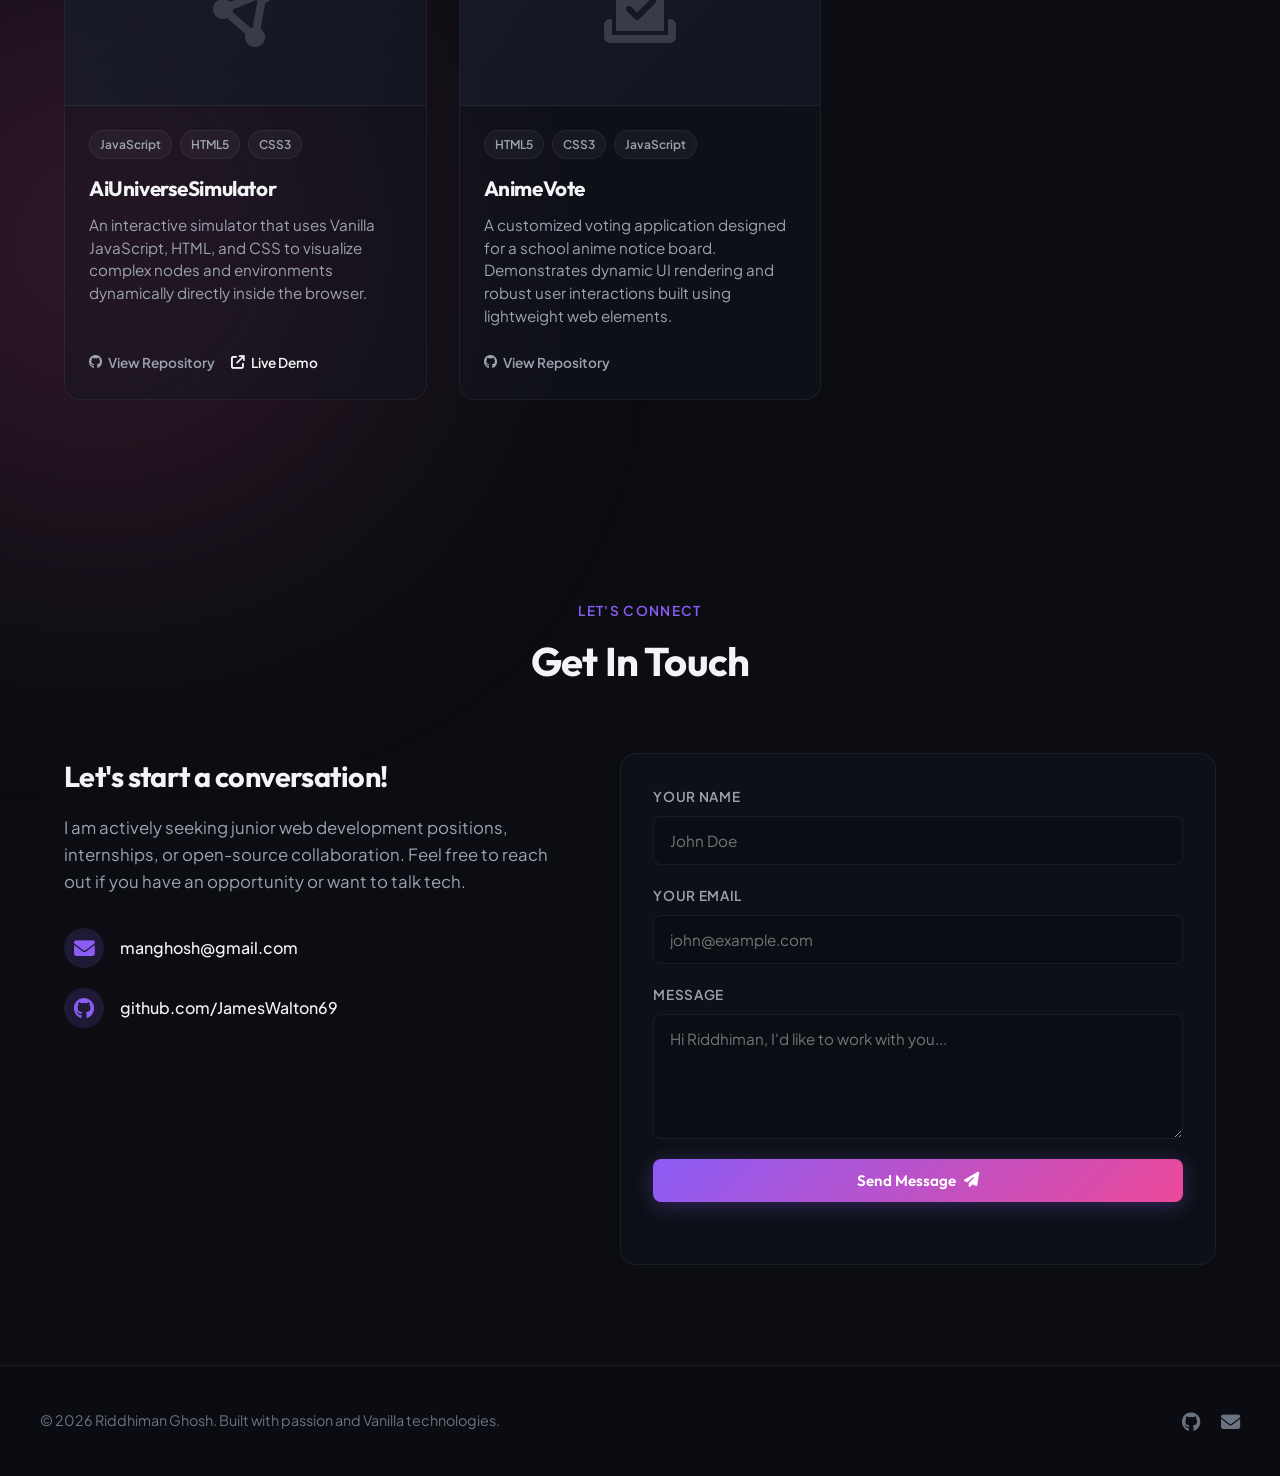
==== commit a1feb07f: "Add riddhiman.shop live demo link for FitTrainer" ====
--- a/index.html
+++ b/index.html
@@ -179,6 +179,7 @@
                     </p>
                     <div class="project-links">
                         <a href="https://github.com/JamesWalton69/WEb1-trainer" target="_blank" class="project-link-btn"><i class="fa-brands fa-github"></i> View Repository</a>
+                        <a href="https://riddhiman.shop" target="_blank" class="project-link-btn live"><i class="fa-solid fa-arrow-up-right-from-square"></i> Live Demo</a>
                     </div>
                 </div>
             </div>
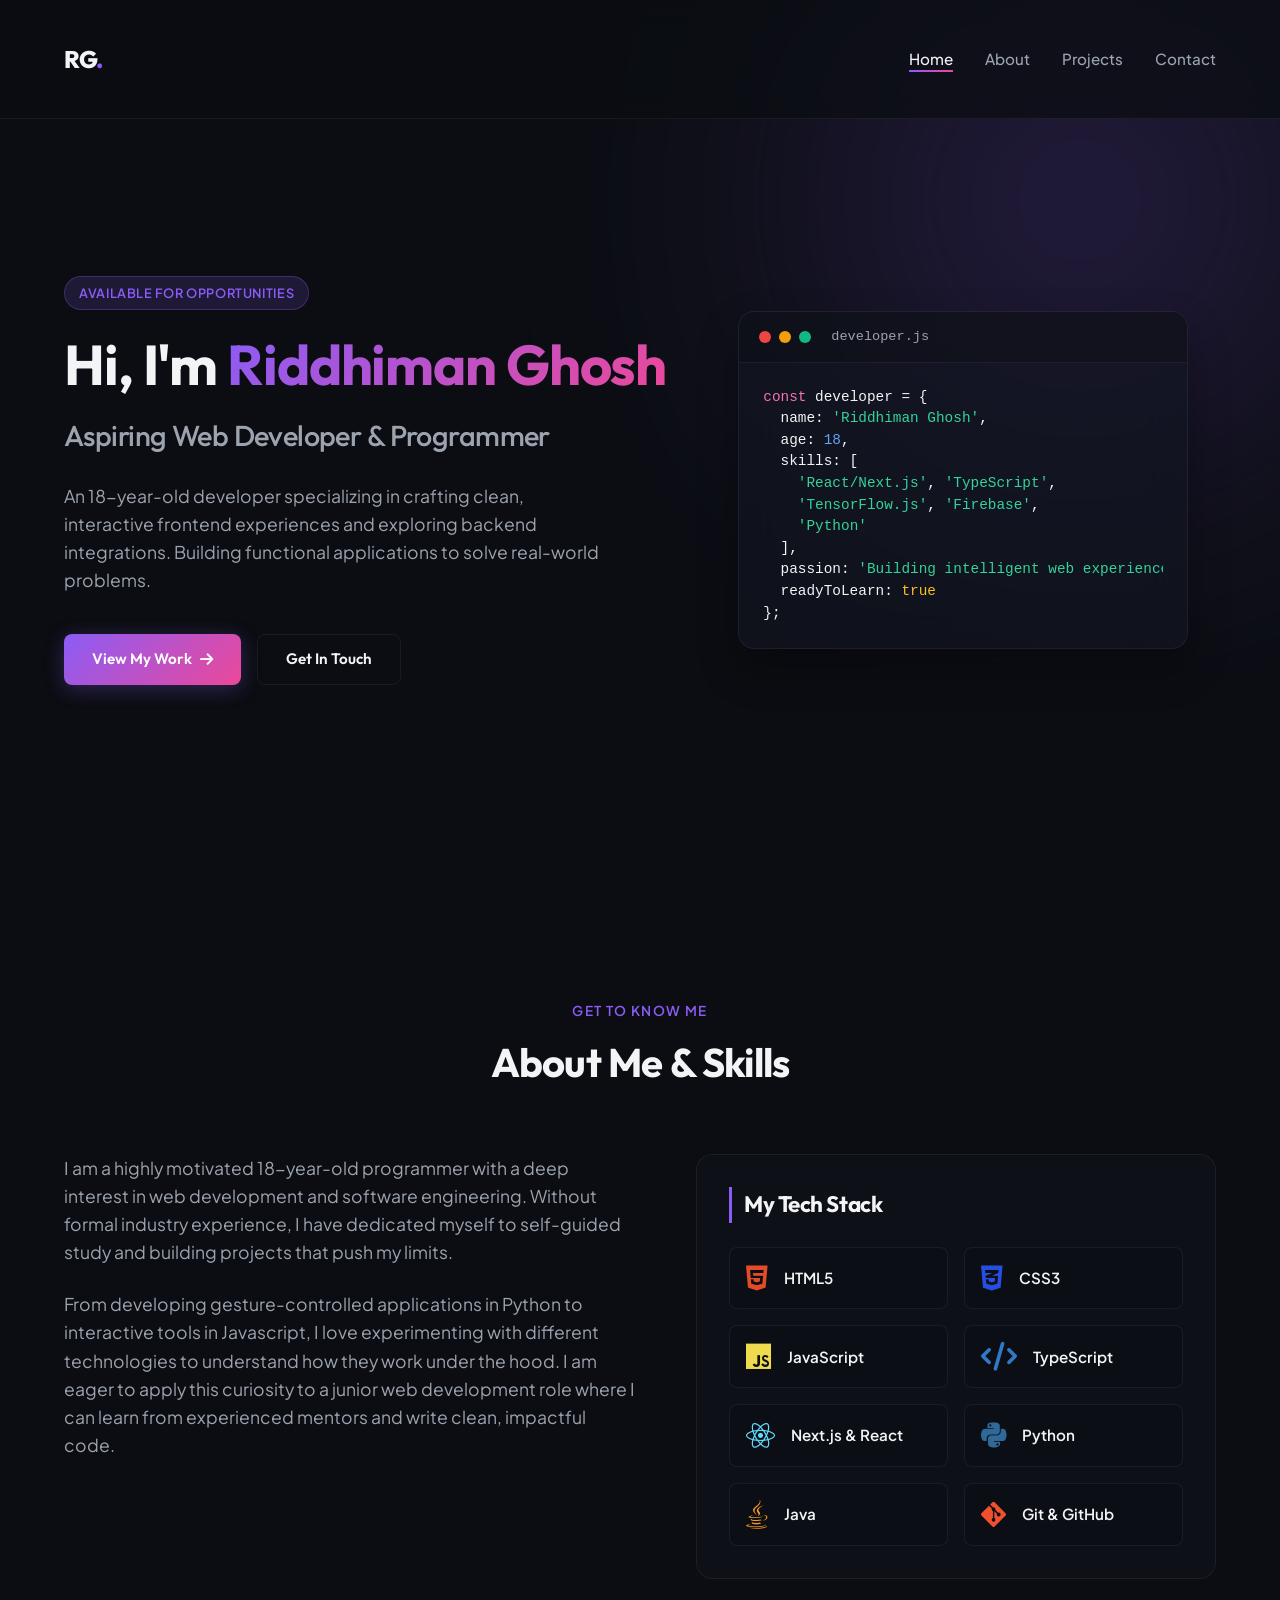
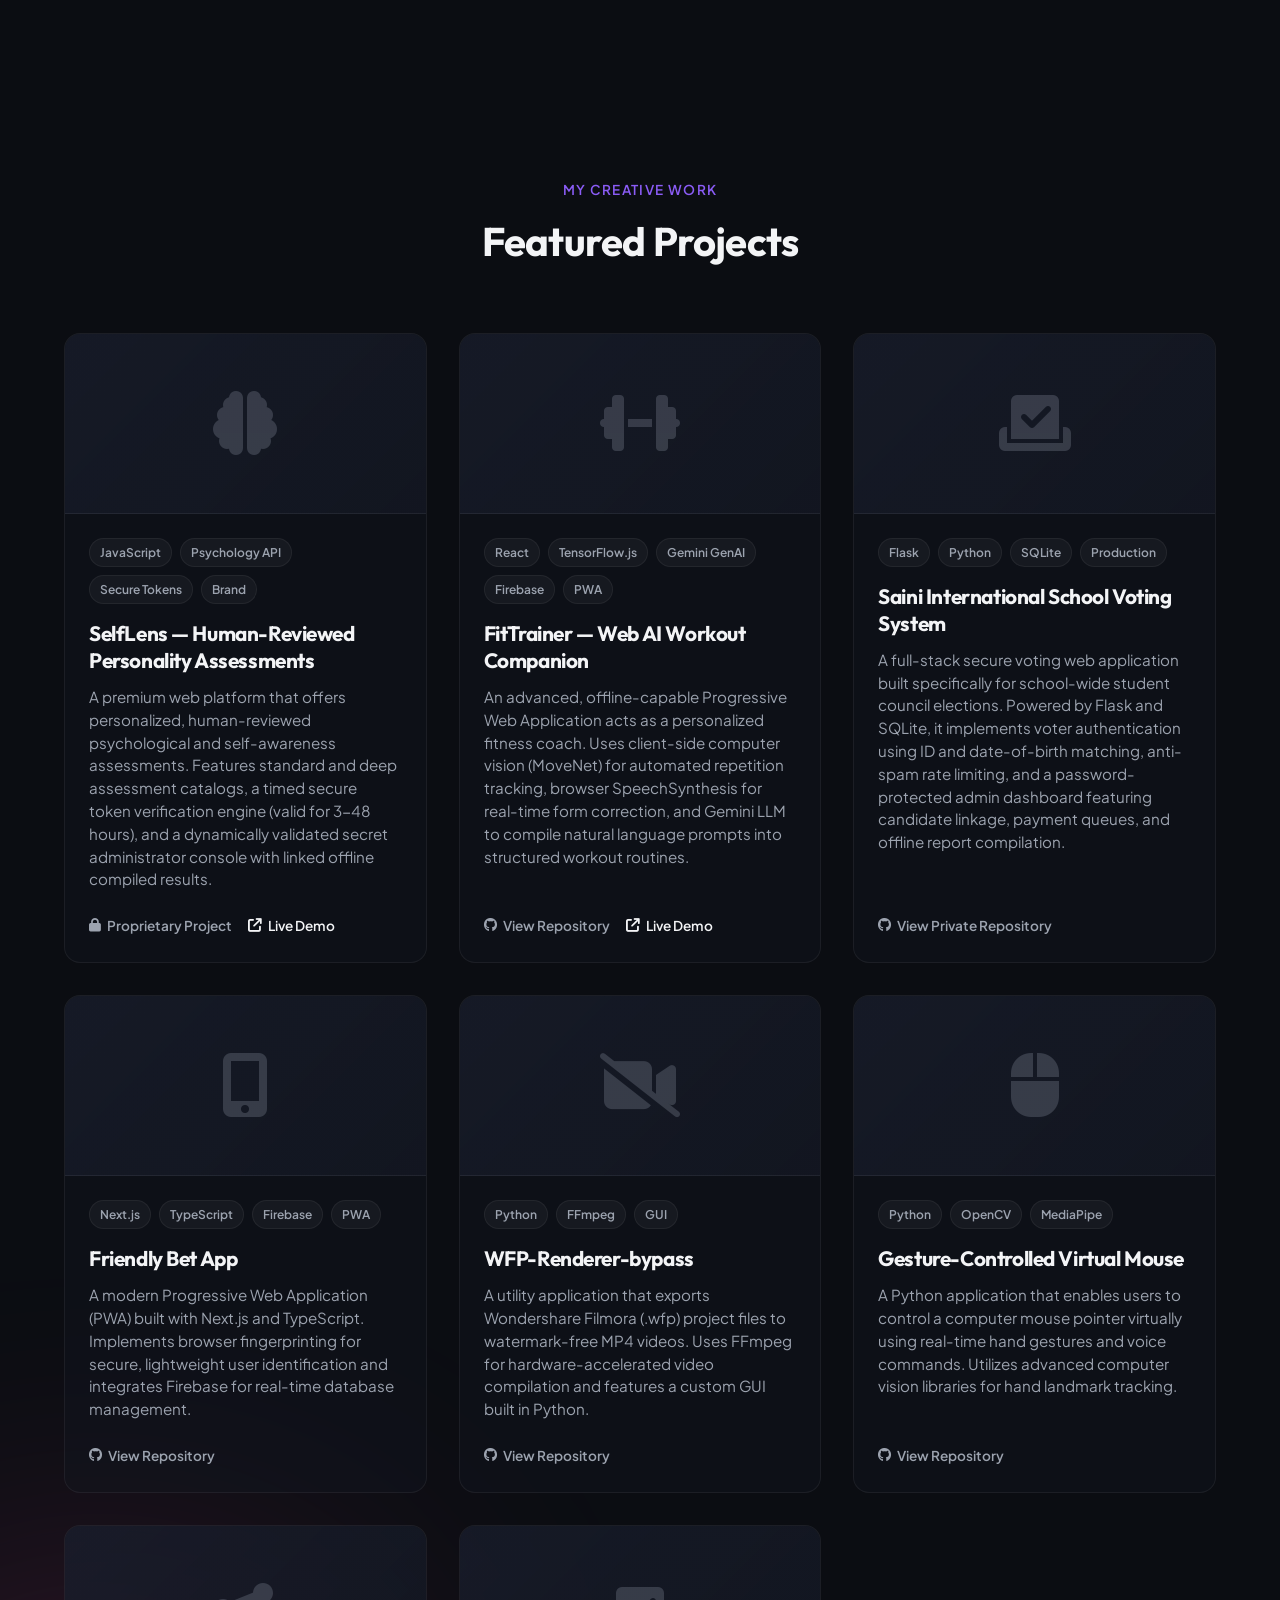
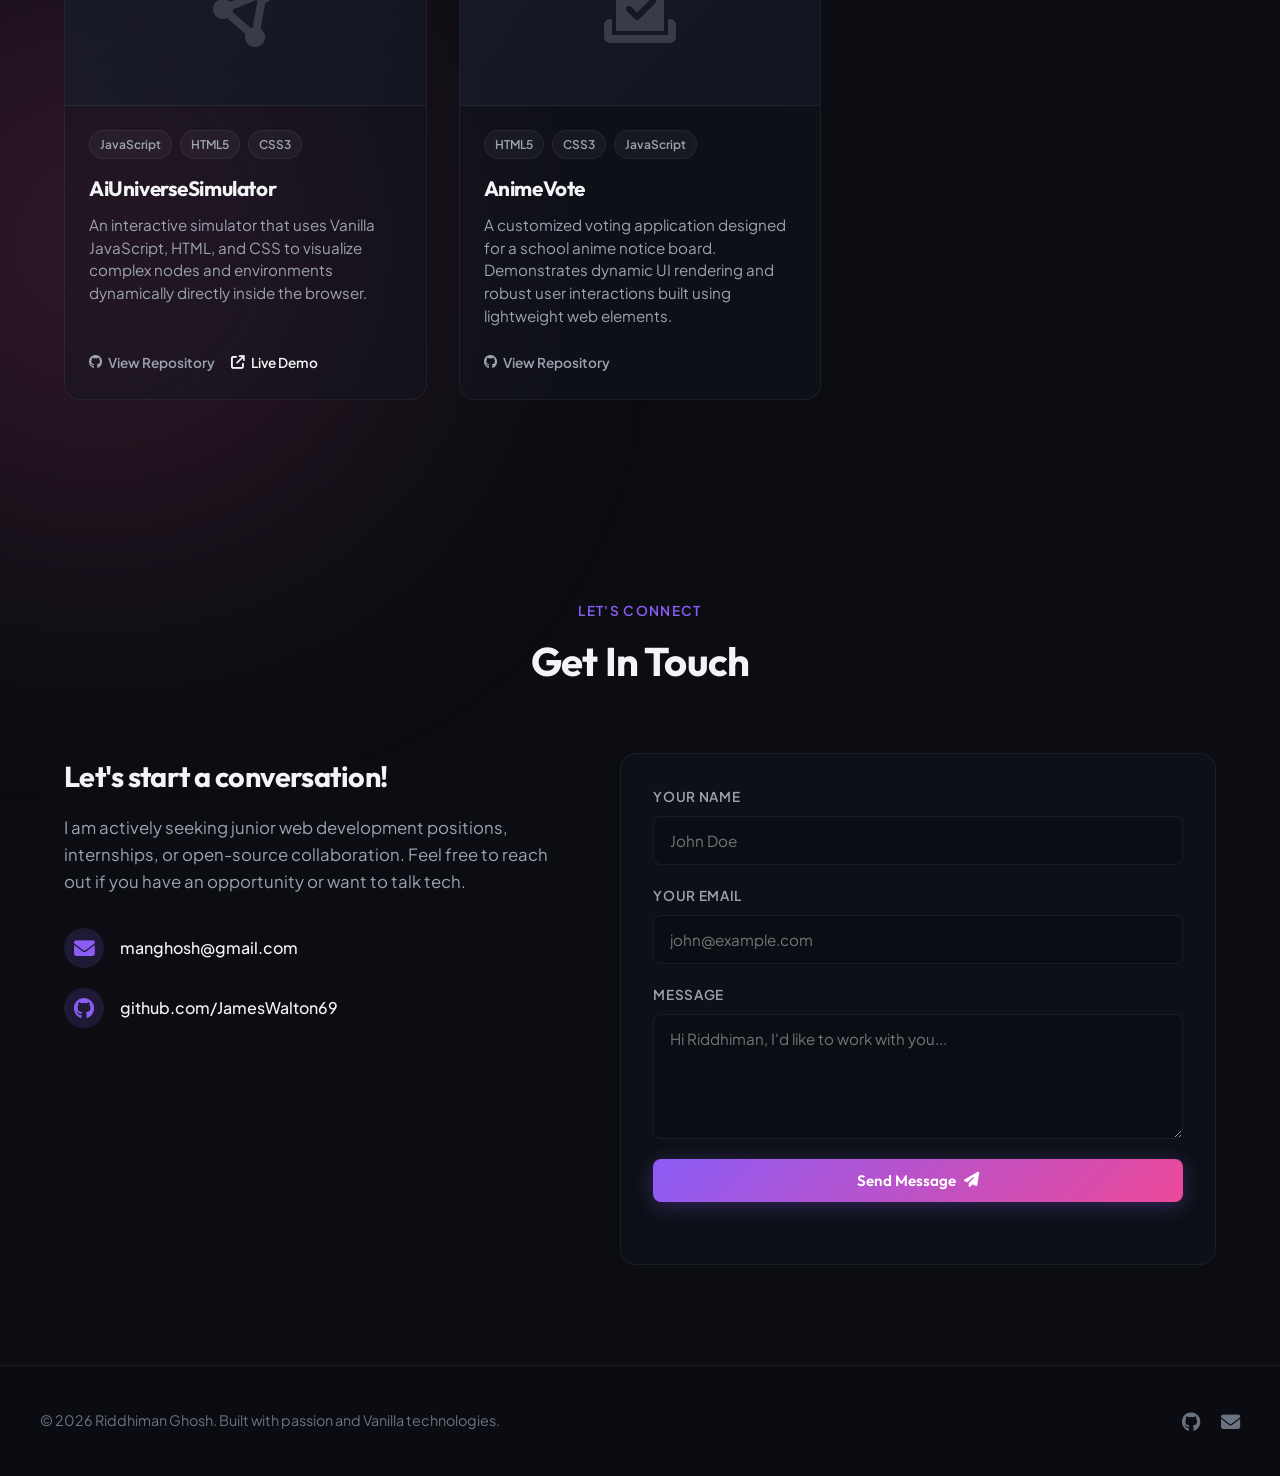
==== commit a41a4b8a: "Add selflens.in live demo link for SelfLens" ====
--- a/index.html
+++ b/index.html
@@ -155,7 +155,8 @@
                         A premium web platform that offers personalized, human-reviewed psychological and self-awareness assessments. Features standard and deep assessment catalogs, a timed secure token verification engine (valid for 3-48 hours), and a dynamically validated secret administrator console with linked offline compiled results.
                     </p>
                     <div class="project-links">
-                        <span class="project-link-btn"><i class="fa-solid fa-lock"></i> Proprietary Project (Source Protected)</span>
+                        <span class="project-link-btn"><i class="fa-solid fa-lock"></i> Proprietary Project</span>
+                        <a href="https://selflens.in" target="_blank" class="project-link-btn live"><i class="fa-solid fa-arrow-up-right-from-square"></i> Live Demo</a>
                     </div>
                 </div>
             </div>
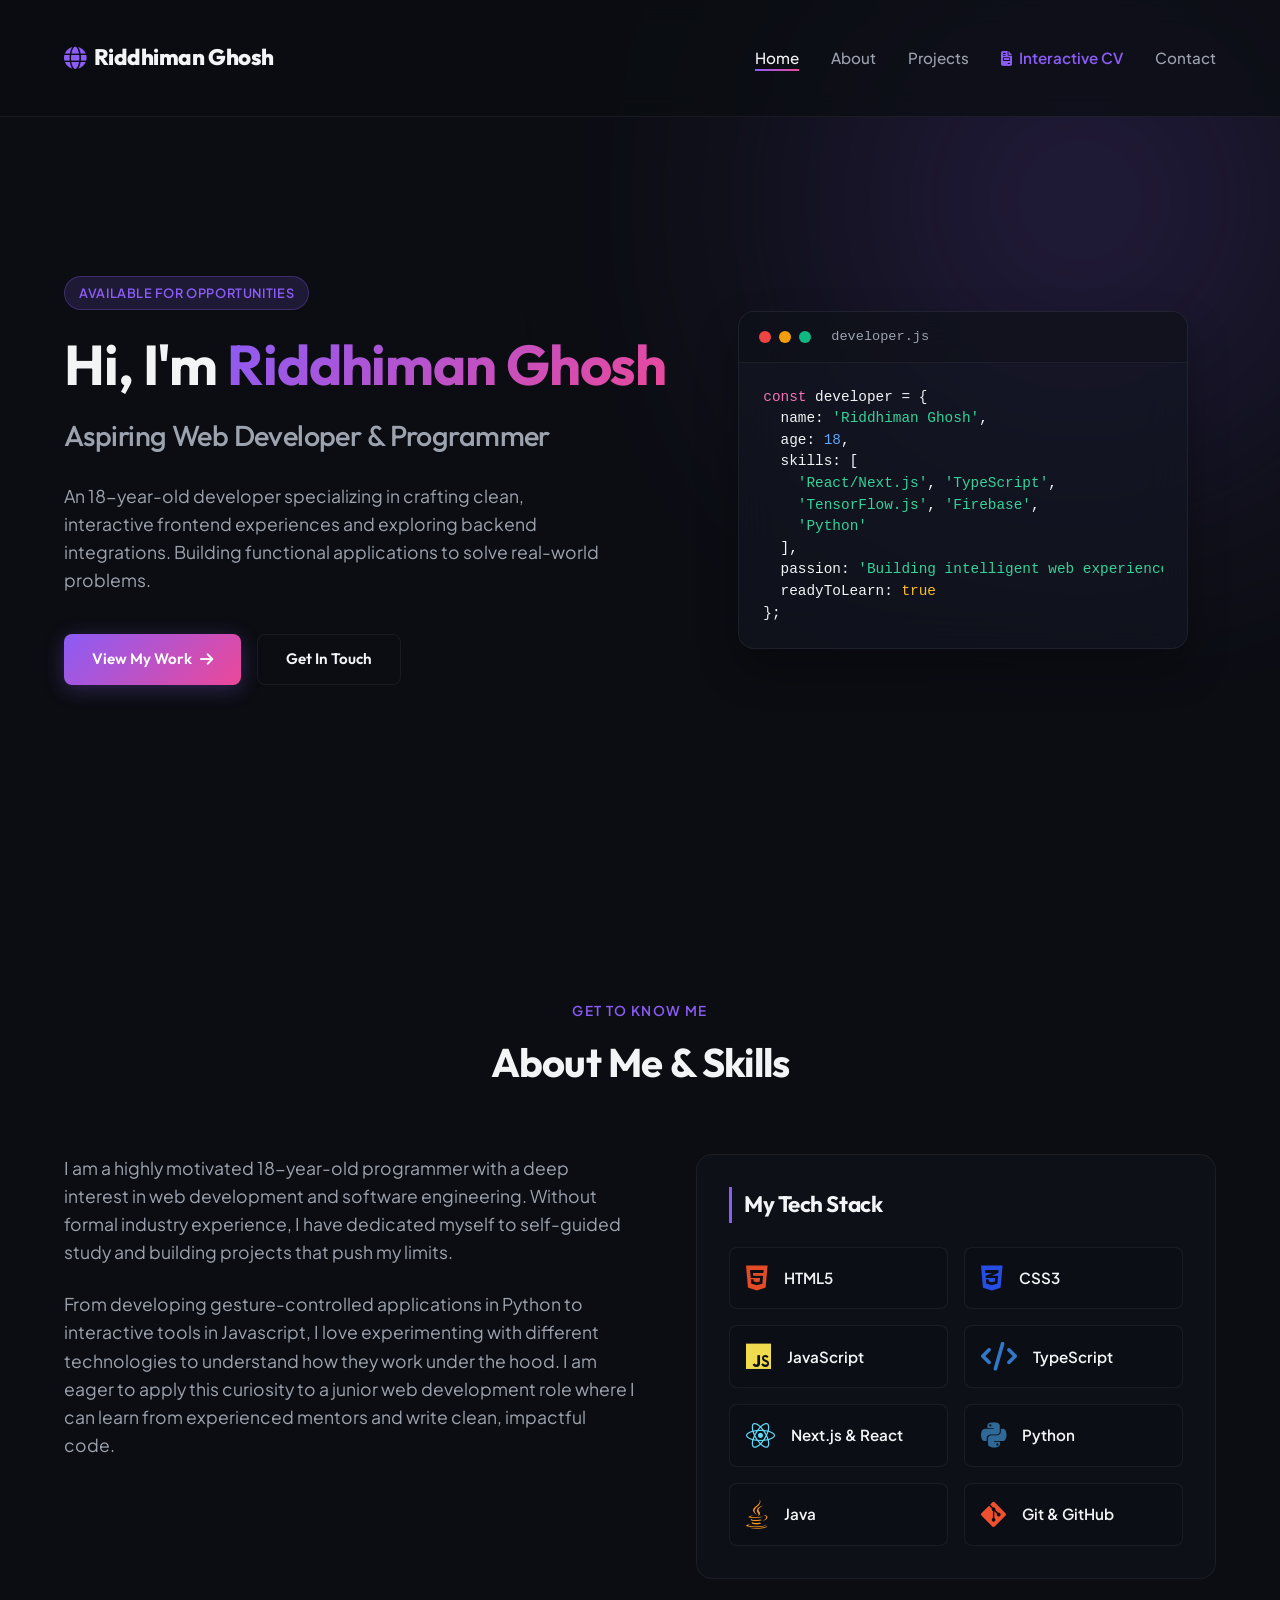
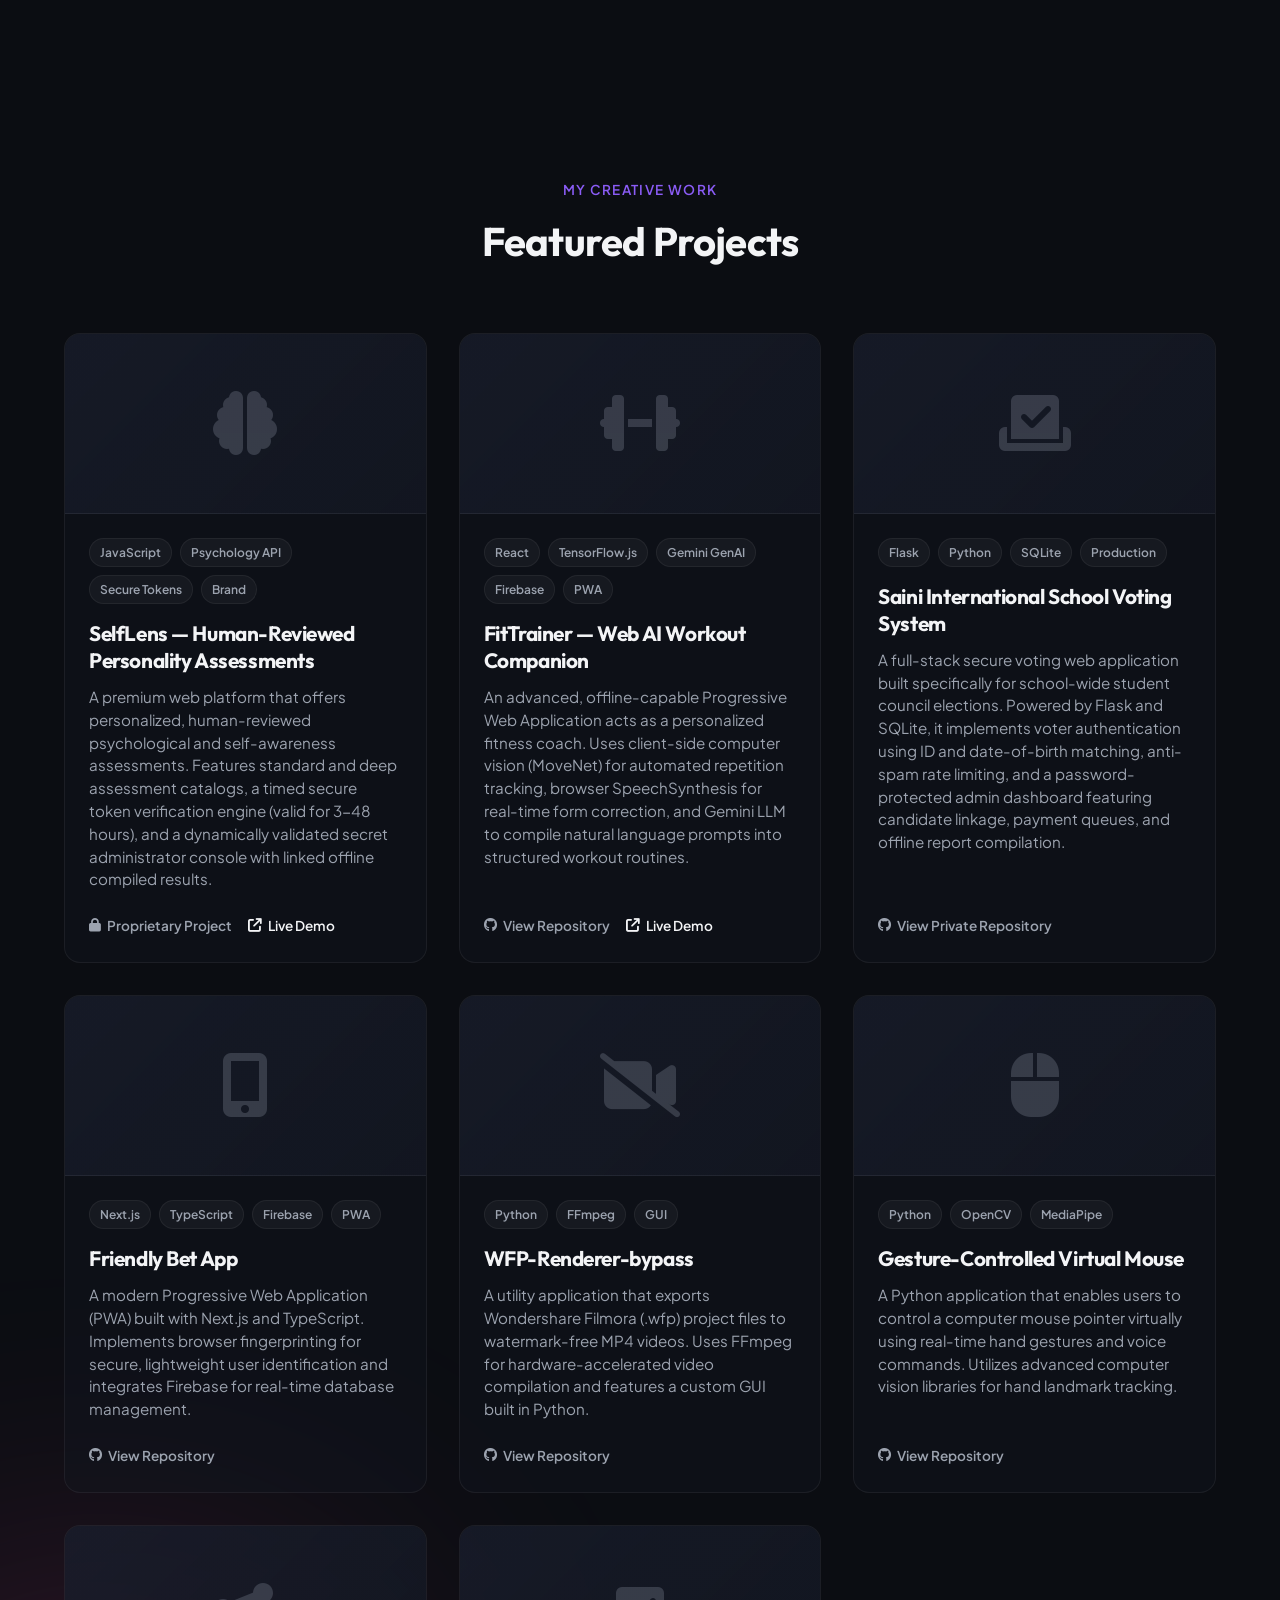
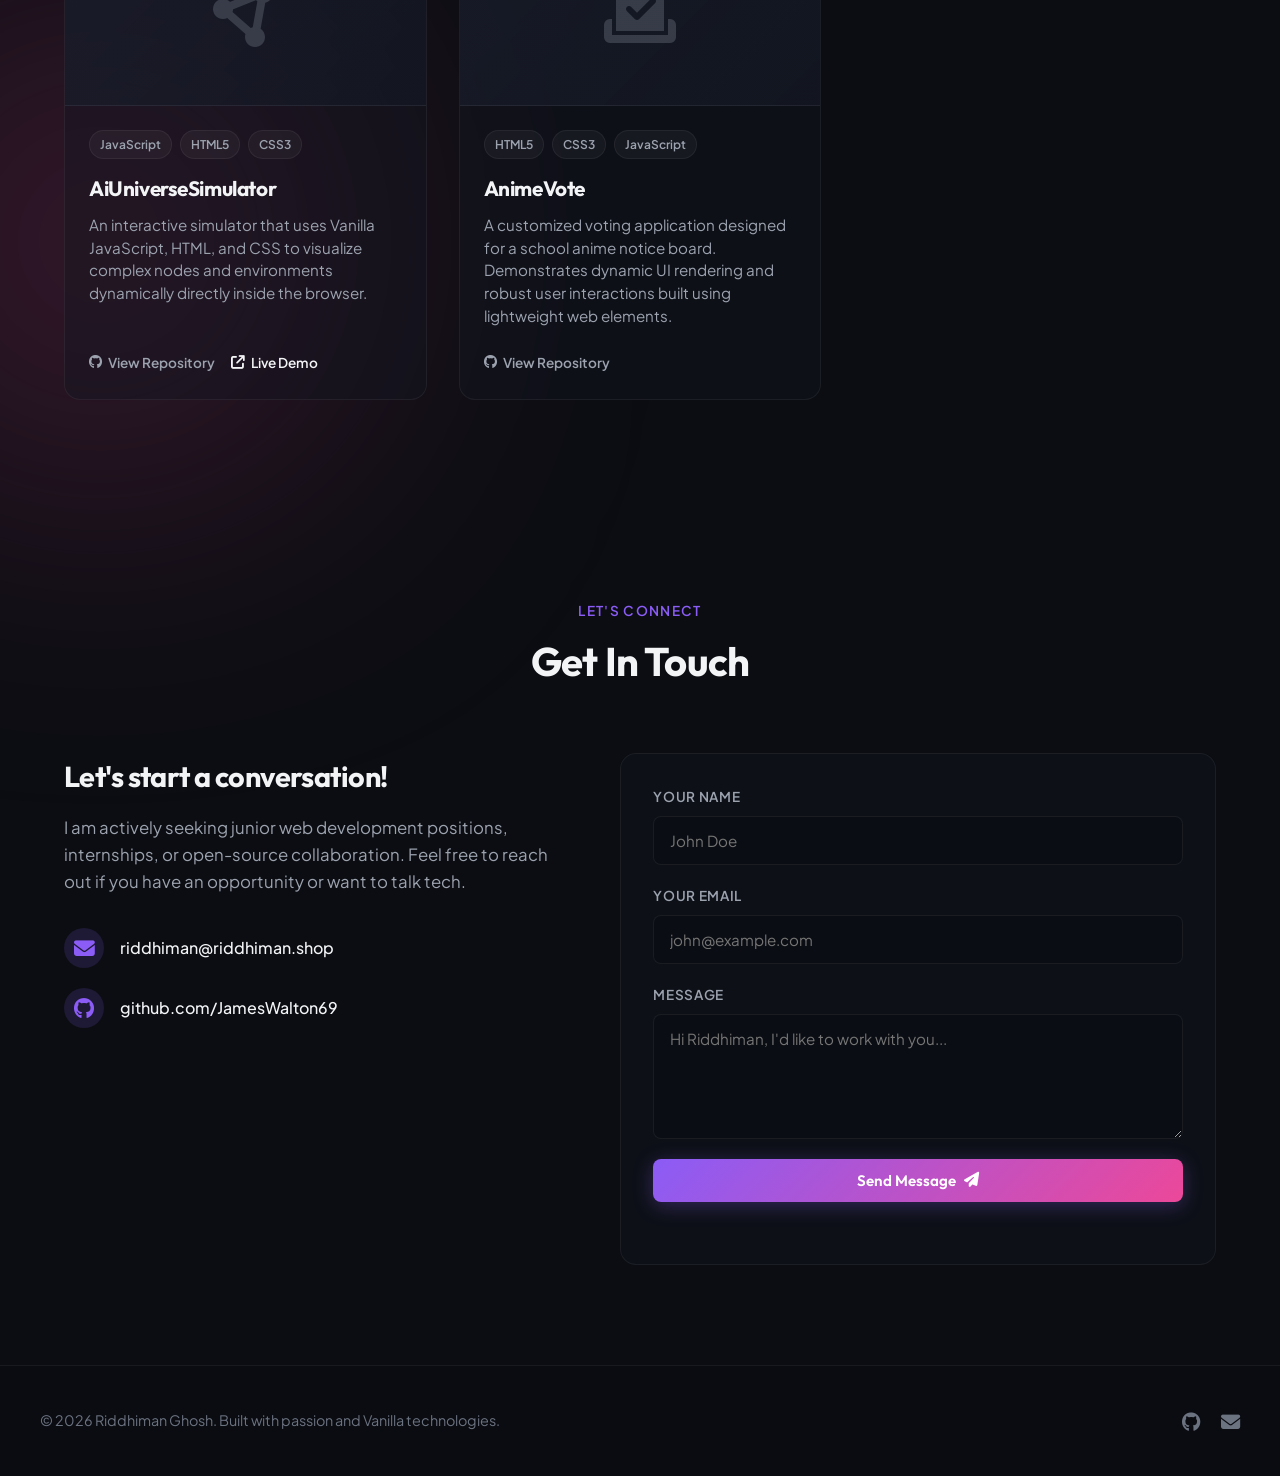
==== commit 4aca8daa: "Update logo, email, and add interactive cyberpunk console CV page" ====
--- a/index.html
+++ b/index.html
@@ -22,11 +22,12 @@
     <!-- Navigation -->
     <nav class="navbar" id="navbar">
         <div class="nav-container">
-            <a href="#" class="logo">RG<span>.</span></a>
+            <a href="#" class="logo"><i class="fa-solid fa-globe"></i> Riddhiman Ghosh</a>
             <ul class="nav-links">
                 <li><a href="#home" class="active">Home</a></li>
                 <li><a href="#about">About</a></li>
                 <li><a href="#projects">Projects</a></li>
+                <li><a href="cv.html" class="cv-link"><i class="fa-solid fa-file-invoice"></i> Interactive CV</a></li>
                 <li><a href="#contact">Contact</a></li>
             </ul>
             <div class="menu-toggle" id="mobile-menu">
@@ -328,7 +329,7 @@
                 <div class="info-list">
                     <div class="info-item">
                         <i class="fa-solid fa-envelope"></i>
-                        <span>manghosh@gmail.com</span>
+                        <span>riddhiman@riddhiman.shop</span>
                     </div>
                     <div class="info-item">
                         <i class="fa-brands fa-github"></i>
@@ -363,7 +364,7 @@
             <p>&copy; 2026 Riddhiman Ghosh. Built with passion and Vanilla technologies.</p>
             <div class="footer-socials">
                 <a href="https://github.com/JamesWalton69" target="_blank"><i class="fa-brands fa-github"></i></a>
-                <a href="mailto:manghosh@gmail.com"><i class="fa-solid fa-envelope"></i></a>
+                <a href="mailto:riddhiman@riddhiman.shop"><i class="fa-solid fa-envelope"></i></a>
             </div>
         </div>
     </footer>
--- a/style.css
+++ b/style.css
@@ -112,14 +112,28 @@
 
 .logo {
     font-family: var(--font-heading);
-    font-size: 1.5rem;
+    font-size: 1.4rem;
     font-weight: 800;
-    letter-spacing: -0.04em;
-}
-
-.logo span {
+    letter-spacing: -0.02em;
+    display: inline-flex;
+    align-items: center;
+    gap: 8px;
+}
+
+.logo i {
     color: var(--accent-primary);
-}
+    font-size: 1.4rem;
+}
+
+.nav-links .cv-link {
+    color: var(--accent-primary) !important;
+    font-weight: 600;
+}
+
+.nav-links .cv-link i {
+    margin-right: 4px;
+}
+
 
 .nav-links {
     display: flex;
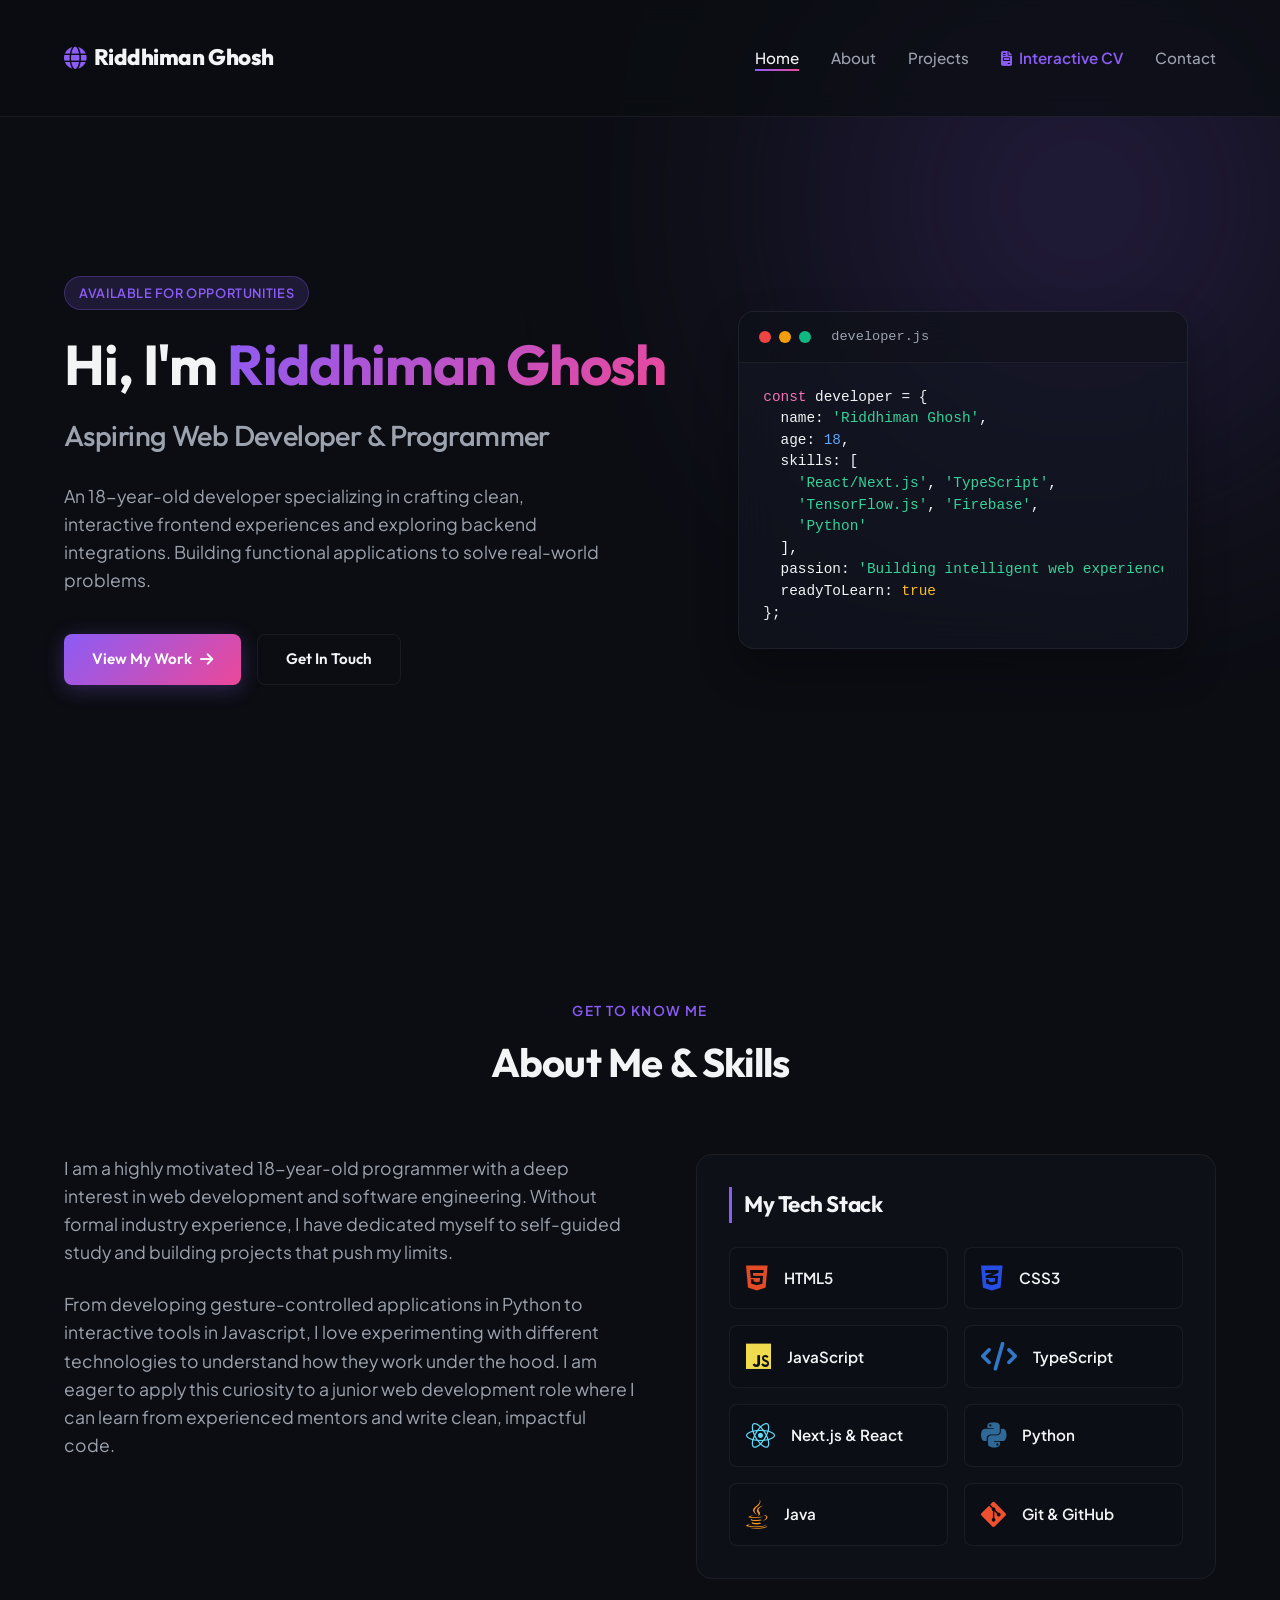
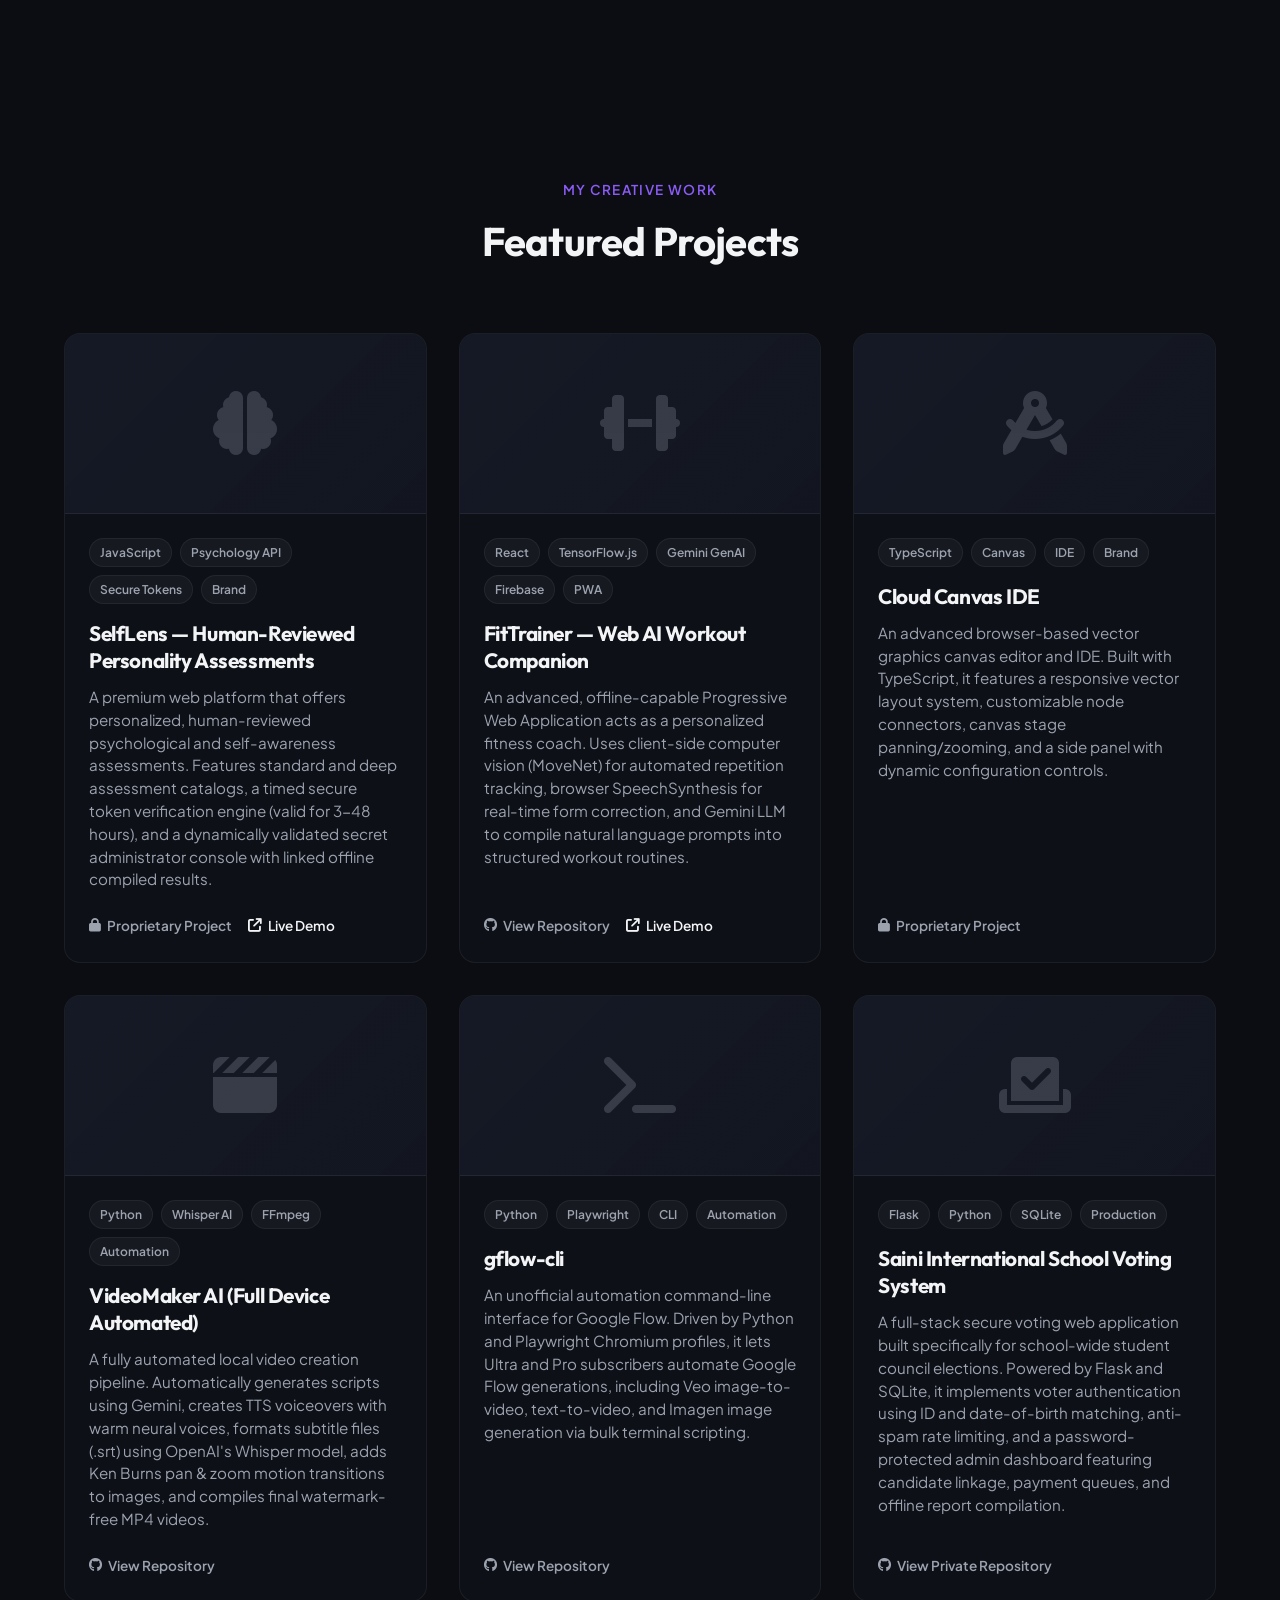
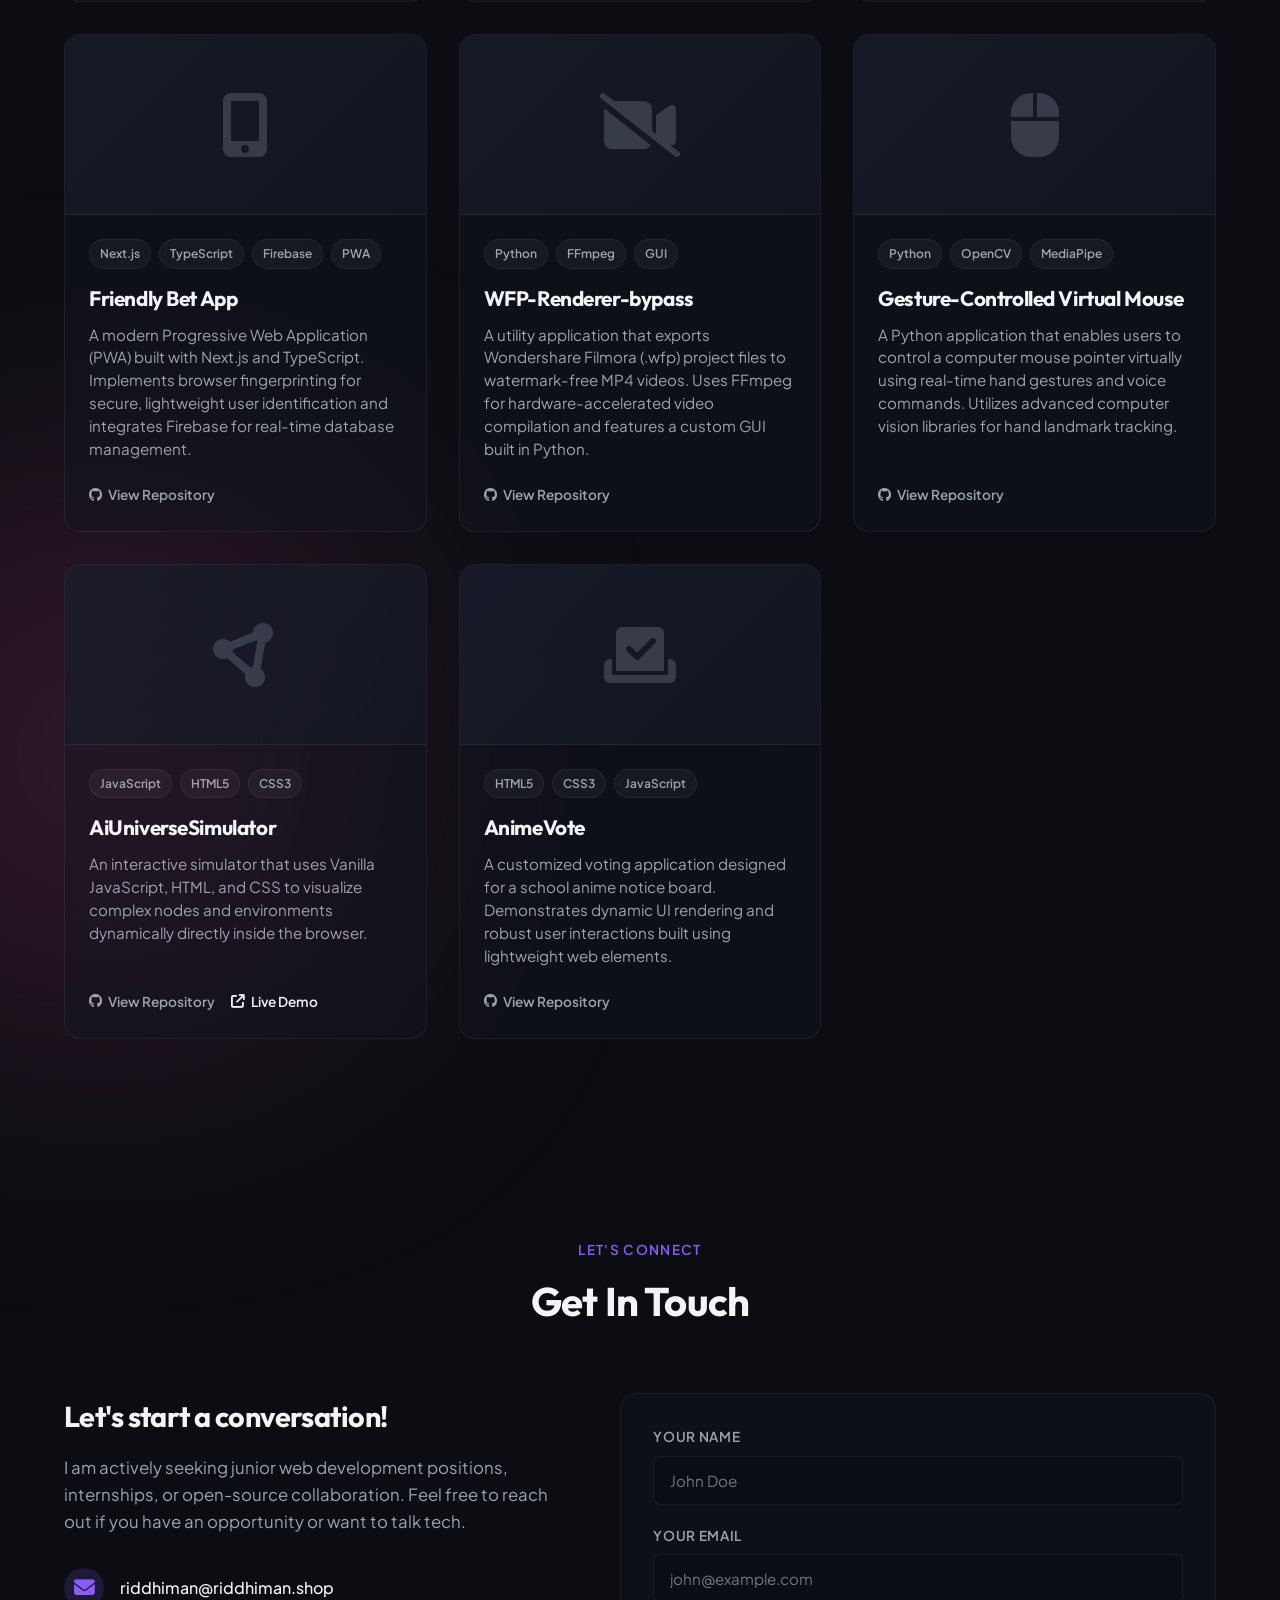
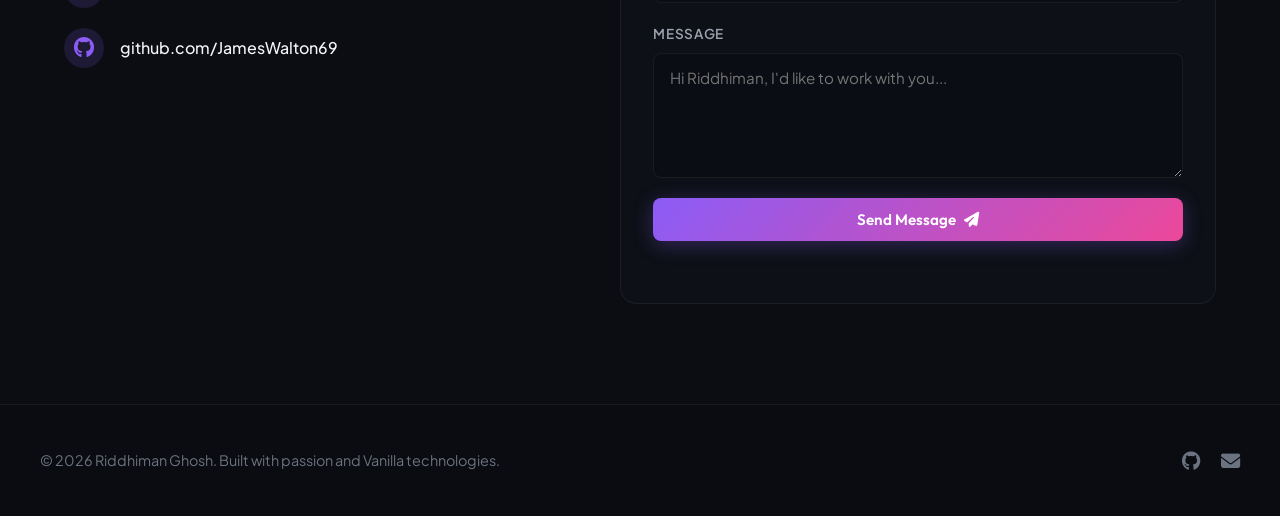
==== commit b1da1a86: "Update portfolio and CV with new repos: Cloud Canvas IDE, VideoMaker AI, and gflow-cli" ====
--- a/index.html
+++ b/index.html
@@ -185,7 +185,73 @@
                     </div>
                 </div>
             </div>
-            <!-- Project 3: Saini International School Voting System -->
+            <!-- Project 3: Cloud Canvas IDE -->
+            <div class="project-card">
+                <div class="project-visual">
+                    <i class="fa-solid fa-compass-drafting project-placeholder-icon"></i>
+                </div>
+                <div class="project-info">
+                    <div class="project-tags">
+                        <span class="tag">TypeScript</span>
+                        <span class="tag">Canvas</span>
+                        <span class="tag">IDE</span>
+                        <span class="tag">Brand</span>
+                    </div>
+                    <h3 class="project-name">Cloud Canvas IDE</h3>
+                    <p class="project-desc">
+                        An advanced browser-based vector graphics canvas editor and IDE. Built with TypeScript, it features a responsive vector layout system, customizable node connectors, canvas stage panning/zooming, and a side panel with dynamic configuration controls.
+                    </p>
+                    <div class="project-links">
+                        <span class="project-link-btn"><i class="fa-solid fa-lock"></i> Proprietary Project</span>
+                    </div>
+                </div>
+            </div>
+
+            <!-- Project 4: VideoMaker AI -->
+            <div class="project-card">
+                <div class="project-visual">
+                    <i class="fa-solid fa-clapperboard project-placeholder-icon"></i>
+                </div>
+                <div class="project-info">
+                    <div class="project-tags">
+                        <span class="tag">Python</span>
+                        <span class="tag">Whisper AI</span>
+                        <span class="tag">FFmpeg</span>
+                        <span class="tag">Automation</span>
+                    </div>
+                    <h3 class="project-name">VideoMaker AI (Full Device Automated)</h3>
+                    <p class="project-desc">
+                        A fully automated local video creation pipeline. Automatically generates scripts using Gemini, creates TTS voiceovers with warm neural voices, formats subtitle files (.srt) using OpenAI's Whisper model, adds Ken Burns pan & zoom motion transitions to images, and compiles final watermark-free MP4 videos.
+                    </p>
+                    <div class="project-links">
+                        <a href="https://github.com/JamesWalton69/VIDEO-MAKER-AI-full-device-automated" target="_blank" class="project-link-btn"><i class="fa-brands fa-github"></i> View Repository</a>
+                    </div>
+                </div>
+            </div>
+
+            <!-- Project 5: gflow-cli -->
+            <div class="project-card">
+                <div class="project-visual">
+                    <i class="fa-solid fa-terminal project-placeholder-icon"></i>
+                </div>
+                <div class="project-info">
+                    <div class="project-tags">
+                        <span class="tag">Python</span>
+                        <span class="tag">Playwright</span>
+                        <span class="tag">CLI</span>
+                        <span class="tag">Automation</span>
+                    </div>
+                    <h3 class="project-name">gflow-cli</h3>
+                    <p class="project-desc">
+                        An unofficial automation command-line interface for Google Flow. Driven by Python and Playwright Chromium profiles, it lets Ultra and Pro subscribers automate Google Flow generations, including Veo image-to-video, text-to-video, and Imagen image generation via bulk terminal scripting.
+                    </p>
+                    <div class="project-links">
+                        <a href="https://github.com/JamesWalton69/gflow-cli" target="_blank" class="project-link-btn"><i class="fa-brands fa-github"></i> View Repository</a>
+                    </div>
+                </div>
+            </div>
+
+            <!-- Project 6: Saini International School Voting System -->
             <div class="project-card">
                 <div class="project-visual">
                     <i class="fa-solid fa-check-to-slot project-placeholder-icon"></i>
@@ -207,7 +273,7 @@
                 </div>
             </div>
 
-            <!-- Project 4: Friendly Bet App -->
+            <!-- Project 7: Friendly Bet App -->
             <div class="project-card">
                 <div class="project-visual">
                     <i class="fa-solid fa-mobile-screen-button project-placeholder-icon"></i>
@@ -229,7 +295,7 @@
                 </div>
             </div>
 
-            <!-- Project 5: WFP-Renderer-bypass -->
+            <!-- Project 8: WFP-Renderer-bypass -->
             <div class="project-card">
                 <div class="project-visual">
                     <i class="fa-solid fa-video-slash project-placeholder-icon"></i>
@@ -250,7 +316,7 @@
                 </div>
             </div>
 
-            <!-- Project 6: Gesture-Controlled Virtual Mouse -->
+            <!-- Project 9: Gesture-Controlled Virtual Mouse -->
             <div class="project-card">
                 <div class="project-visual">
                     <i class="fa-solid fa-computer-mouse project-placeholder-icon"></i>
@@ -271,7 +337,7 @@
                 </div>
             </div>
 
-            <!-- Project 7: AiUniverseSimulator -->
+            <!-- Project 10: AiUniverseSimulator -->
             <div class="project-card">
                 <div class="project-visual">
                     <i class="fa-solid fa-circle-nodes project-placeholder-icon"></i>
@@ -293,7 +359,7 @@
                 </div>
             </div>
 
-            <!-- Project 8: AnimeVote -->
+            <!-- Project 11: AnimeVote -->
             <div class="project-card">
                 <div class="project-visual">
                     <i class="fa-solid fa-check-to-slot project-placeholder-icon"></i>
@@ -369,6 +435,20 @@
         </div>
     </footer>
 
+    <!-- Success Fullscreen Overlay -->
+    <div id="success-overlay" class="success-overlay">
+        <div class="success-content">
+            <div class="sky-animation">
+                <i class="fa-solid fa-paper-plane flying-plane"></i>
+                <div class="cloud cloud-1"><i class="fa-solid fa-cloud"></i></div>
+                <div class="cloud cloud-2"><i class="fa-solid fa-cloud"></i></div>
+            </div>
+            <h2>Message Sent!</h2>
+            <p>Your message has successfully flown into my inbox. I'll get back to you shortly at the email you provided.</p>
+            <button id="close-success-btn" class="btn btn-primary">Return to Portfolio</button>
+        </div>
+    </div>
+
     <!-- Custom Script -->
     <script src="script.js"></script>
 </body>
--- a/style.css
+++ b/style.css
@@ -803,3 +803,153 @@
         text-align: center;
     }
 }
+
+/* Contact Button Plane Animation */
+#submit-btn {
+    position: relative;
+    overflow: visible;
+}
+
+#submit-btn .fa-paper-plane {
+    display: inline-block;
+    transition: transform 1.2s cubic-bezier(0.25, 0.8, 0.25, 1), opacity 0.8s;
+}
+
+#submit-btn.sending .fa-paper-plane {
+    transform: translate(150px, -120px) rotate(20deg) scale(0.6);
+    opacity: 0;
+}
+
+/* Success Fullscreen Overlay (Sky Blue Theme) */
+.success-overlay {
+    position: fixed;
+    top: 0;
+    left: 0;
+    width: 100vw;
+    height: 100vh;
+    background: linear-gradient(135deg, #e0f2fe 0%, #bae6fd 100%);
+    color: #0369a1;
+    display: flex;
+    align-items: center;
+    justify-content: center;
+    z-index: 10000;
+    opacity: 0;
+    pointer-events: none;
+    transition: opacity 0.6s cubic-bezier(0.4, 0, 0.2, 1);
+}
+
+.success-overlay.active {
+    opacity: 1;
+    pointer-events: all;
+}
+
+.success-content {
+    text-align: center;
+    max-width: 500px;
+    width: 90%;
+    padding: 3rem 2rem;
+    background: rgba(255, 255, 255, 0.7);
+    backdrop-filter: blur(12px);
+    -webkit-backdrop-filter: blur(12px);
+    border-radius: 20px;
+    box-shadow: 0 20px 50px rgba(3, 105, 161, 0.15);
+    border: 1px solid rgba(255, 255, 255, 0.6);
+    transform: translateY(40px) scale(0.95);
+    transition: transform 0.6s cubic-bezier(0.34, 1.56, 0.64, 1);
+}
+
+.success-overlay.active .success-content {
+    transform: translateY(0) scale(1);
+}
+
+.sky-animation {
+    position: relative;
+    height: 140px;
+    margin-bottom: 2rem;
+    overflow: hidden;
+    background: rgba(255, 255, 255, 0.3);
+    border-radius: 12px;
+}
+
+.flying-plane {
+    font-size: 3.5rem;
+    color: #0284c7;
+    position: absolute;
+    left: 50%;
+    top: 50%;
+    transform: translate(-50%, -50%);
+    animation: floatPlane 3s ease-in-out infinite;
+    text-shadow: 0 4px 10px rgba(2, 132, 199, 0.2);
+}
+
+.cloud {
+    position: absolute;
+    color: rgba(255, 255, 255, 0.95);
+    font-size: 2.8rem;
+    animation: driftCloud 15s linear infinite;
+    filter: drop-shadow(0 2px 5px rgba(0,0,0,0.05));
+}
+
+.cloud-1 {
+    top: 15%;
+    left: -30%;
+    animation-duration: 14s;
+}
+
+.cloud-2 {
+    bottom: 15%;
+    right: -30%;
+    font-size: 2.2rem;
+    animation: driftCloudReverse 18s linear infinite;
+    color: rgba(255, 255, 255, 0.75);
+}
+
+@keyframes floatPlane {
+    0%, 100% { transform: translate(-50%, -50%) translateY(0) rotate(0deg); }
+    50% { transform: translate(-50%, -50%) translateY(-12px) rotate(4deg); }
+}
+
+@keyframes driftCloud {
+    0% { left: -30%; }
+    100% { left: 130%; }
+}
+
+@keyframes driftCloudReverse {
+    0% { right: -30%; }
+    100% { right: 130%; }
+}
+
+.success-content h2 {
+    font-family: var(--font-heading);
+    font-size: 2.2rem;
+    font-weight: 800;
+    margin-bottom: 1rem;
+    color: #0369a1;
+    letter-spacing: -0.02em;
+}
+
+.success-content p {
+    font-size: 1.05rem;
+    line-height: 1.6;
+    margin-bottom: 2.5rem;
+    color: #0c4a6e;
+}
+
+.success-content .btn {
+    background: #0284c7;
+    color: #fff !important;
+    border: none;
+    box-shadow: 0 4px 15px rgba(2, 132, 199, 0.3);
+    padding: 0.8rem 2rem;
+    border-radius: 8px;
+    font-weight: 600;
+    cursor: pointer;
+    transition: all 0.25s ease;
+}
+
+.success-content .btn:hover {
+    background: #0369a1;
+    transform: translateY(-2px);
+    box-shadow: 0 6px 20px rgba(3, 105, 161, 0.4);
+}
+
